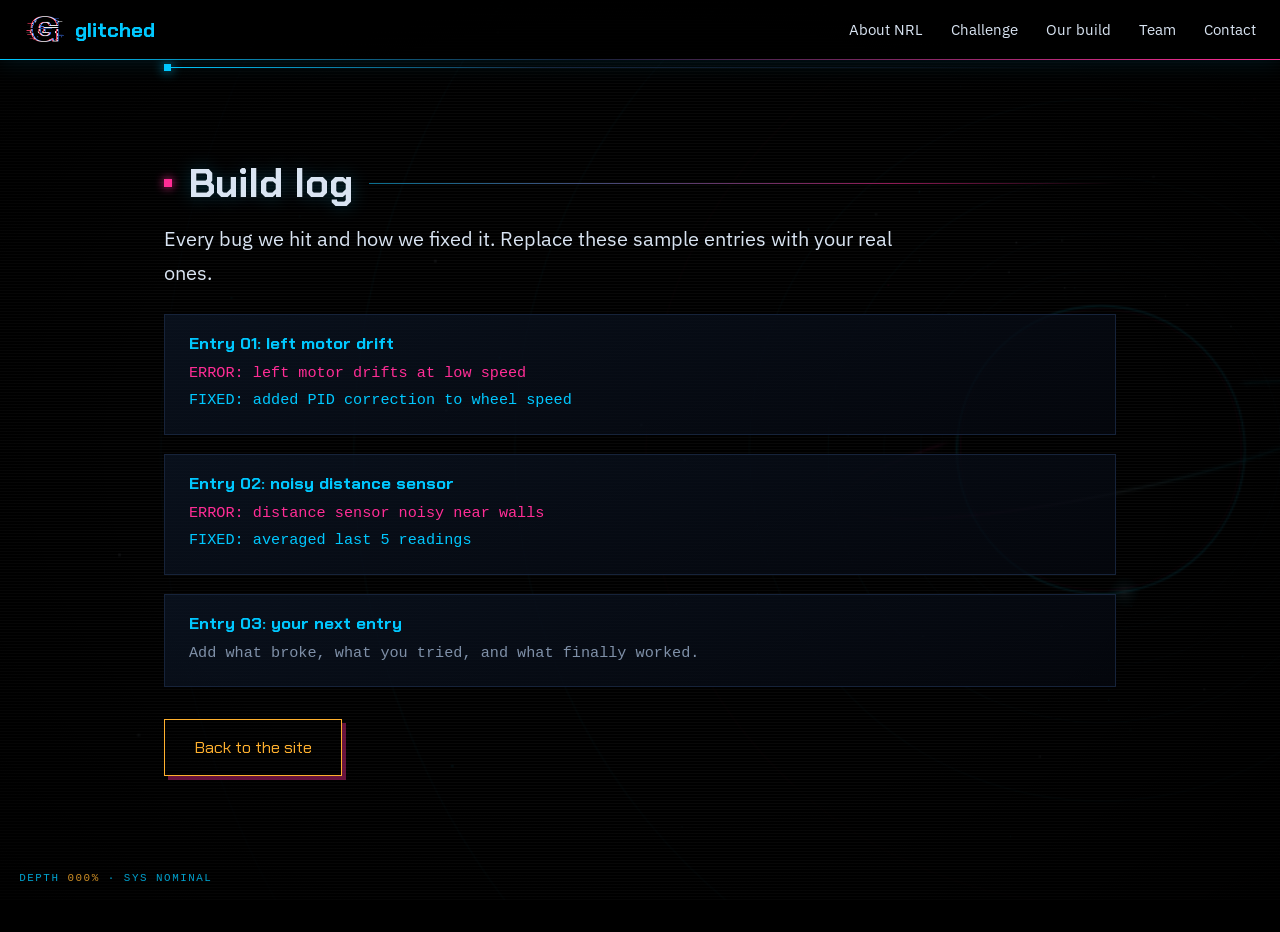
==== build-log.html @ 60941307 "initial commit" ====
<!DOCTYPE html>
<html lang="en">
<head>
  <meta charset="UTF-8">
  <meta name="viewport" content="width=device-width, initial-scale=1">
  <title>Build log | glitched</title>
  <link rel="preconnect" href="https://fonts.googleapis.com">
  <link rel="preconnect" href="https://fonts.gstatic.com" crossorigin>
  <link rel="preload" as="style" href="https://fonts.googleapis.com/css2?family=Chakra+Petch:wght@500;700&family=IBM+Plex+Sans:wght@400;500&display=swap" onload="this.onload=null;this.rel='stylesheet'">
  <noscript><link rel="stylesheet" href="https://fonts.googleapis.com/css2?family=Chakra+Petch:wght@500;700&family=IBM+Plex+Sans:wght@400;500&display=swap"></noscript>
  <link rel="stylesheet" href="css/style.css">
  <link rel="stylesheet" href="css/glitch.css">
  <link rel="stylesheet" href="css/decor.css">
  <link rel="stylesheet" href="css/slides.css">
  <link rel="stylesheet" href="css/bg.css">
  <link rel="stylesheet" href="css/team.css">
  <link rel="stylesheet" href="css/neon.css">
  <link rel="stylesheet" href="css/fpattern.css">
  <link rel="stylesheet" href="css/polish.css">
  <link rel="icon" href="images/logo.png">
  <style>html{scroll-snap-type:none}</style>
</head>
<body>
  <canvas id="bg" aria-hidden="true"></canvas>
  <header class="nav">
    <a class="brand" href="index.html#top"><img src="images/logo.png" alt=""><span class="logo glitch" data-text="glitched">glitched</span></a>
    <button class="menu-btn" aria-label="Toggle menu">Menu</button>
    <nav>
      <a href="index.html#about">About NRL</a>
      <a href="index.html#challenge">Challenge</a>
      <a href="index.html#build">Our build</a>
      <a href="index.html#team">Team</a>
      <a href="index.html#contact">Contact</a>
    </nav>
  </header>
  <main id="top">
    <section class="wrap" style="padding-top:8rem;min-height:100vh">
      <h2>Build log</h2>
      <p class="lead">Every bug we hit and how we fixed it. Replace these sample entries with your real ones.</p>
      <div class="log-list">
        <div class="log-entry"><h3>Entry 01: left motor drift</h3><p class="err">ERROR: left motor drifts at low speed</p><p class="ok">FIXED: added PID correction to wheel speed</p></div>
        <div class="log-entry"><h3>Entry 02: noisy distance sensor</h3><p class="err">ERROR: distance sensor noisy near walls</p><p class="ok">FIXED: averaged last 5 readings</p></div>
        <div class="log-entry"><h3>Entry 03: your next entry</h3><p class="dim">Add what broke, what you tried, and what finally worked.</p></div>
      </div>
      <a class="btn back" href="index.html#build">Back to the site</a>
    </section>
  </main>
  <script src="js/fx.js"></script>
  <script src="js/bg.js"></script>
  <script src="js/ambient.js"></script>
  <script>
    const nav=document.querySelector("nav");
    document.querySelector(".menu-btn").addEventListener("click",()=>nav.classList.toggle("open"));
  </script>
  <script src="js/polish.js"></script>
</body>
</html>
---- css/style.css ----
:root{
  --bg:#05070d; --panel:#0b1019; --line:#16233a;
  --blue:#00c8ff; --blue-dim:#0a6f8f; --text:#d9e4f2; --muted:#7f90a8;
  --head:'Chakra Petch',sans-serif; --body:'IBM Plex Sans',system-ui,sans-serif;
}
*{box-sizing:border-box;margin:0}
html{scroll-behavior:smooth;scroll-padding-top:72px}
body{background:var(--bg);color:var(--text);font:400 1.05rem/1.7 var(--body);
  background-image:repeating-linear-gradient(0deg,rgba(255,255,255,.015) 0 1px,transparent 1px 3px)}
h1,h2,h3{font-family:var(--head);line-height:1.15}
h2{font-size:clamp(1.8rem,4vw,2.5rem);margin-bottom:1rem}
h3{font-size:1.2rem;margin-bottom:.4rem}
p{max-width:68ch;margin-bottom:1rem}
.wrap{max-width:1000px;margin:0 auto;padding:5rem 1.5rem 1rem}
.dim,.sub{color:var(--muted)}
.lead{font-size:1.25rem}

.nav{position:fixed;inset:0 0 auto 0;z-index:10;display:flex;justify-content:space-between;align-items:center;
  padding:.9rem 1.5rem;background:rgba(5,7,13,.85);backdrop-filter:blur(8px);border-bottom:1px solid var(--line)}
.logo{font:700 1.3rem var(--head);color:var(--blue);text-decoration:none}
nav a{color:var(--text);text-decoration:none;margin-left:1.5rem;font-size:.95rem}
nav a:hover{color:var(--blue)}
.menu-btn{display:none;background:none;border:1px solid var(--line);color:var(--text);padding:.4rem .8rem;font:inherit}

.hero{min-height:100vh;display:flex;flex-direction:column;justify-content:center;align-items:flex-start;
  padding:6rem 1.5rem 3rem;max-width:1000px;margin:0 auto}
.big{font-size:clamp(3.5rem,14vw,9rem);color:var(--blue);margin-bottom:1rem}
.boot{font:500 1.2rem var(--head);color:var(--blue)}
.cursor{animation:blink 1s steps(1) infinite}
.sub{margin:1rem 0 2rem}
.btn{display:inline-block;padding:.8rem 1.8rem;border:1px solid var(--blue);color:var(--blue);text-decoration:none;font-family:var(--head);transition:.2s}
.btn:hover{background:var(--blue);color:var(--bg);box-shadow:0 0 24px rgba(0,200,255,.5)}

.steps{list-style:none;padding:0;display:grid;grid-template-columns:repeat(3,1fr);gap:1.5rem;margin-top:2rem;counter-reset:s}
.steps li{padding:1.4rem;border-left:2px solid var(--blue);background:var(--panel);counter-increment:s}
.steps h3::before{content:counter(s) ". ";color:var(--blue)}
.steps p{color:var(--muted);margin:0}

.terminal{background:var(--panel);border:1px solid var(--line);padding:1.2rem 1.5rem;font:.95rem/1.8 ui-monospace,Consolas,monospace}
.terminal p{margin:0}
.err{color:#ff5c7a}.ok{color:var(--blue)}

.grid{display:grid;grid-template-columns:repeat(auto-fill,minmax(210px,1fr));gap:1.4rem}
.card{background:var(--panel);border:1px solid var(--line);padding:1.2rem;transition:.2s}
.card:hover{border-color:var(--blue);transform:translateY(-3px);box-shadow:0 0 22px rgba(0,200,255,.15)}
.avatar{aspect-ratio:1;display:grid;place-items:center;background:#0f1a2b;margin-bottom:1rem;overflow:hidden;
  font:700 2.4rem var(--head);color:var(--blue)}
.avatar img{width:100%;height:100%;object-fit:cover}
.card .role{color:var(--blue);font-size:.9rem;margin-bottom:.4rem}
.card p{font-size:.95rem;color:var(--muted);margin:0}
.mentor{display:grid;grid-template-columns:240px 1fr;gap:2rem;align-items:center;margin-bottom:2rem;padding:1.6rem;
  border:1px solid var(--blue);background:var(--panel);box-shadow:0 0 30px rgba(0,200,255,.12)}
.mentor .avatar{margin:0}
.mentor p{margin:0 0 .6rem}

footer{margin-top:5rem;padding:4rem 1.5rem;text-align:center;border-top:1px solid var(--line)}
footer p{margin:0 auto .6rem}
footer h2{color:var(--blue)}

.reveal{opacity:0;transform:translateY(16px);transition:opacity .6s,transform .6s}
.reveal.show{opacity:1;transform:none}
:focus-visible{outline:2px solid var(--blue);outline-offset:3px}

@media(max-width:760px){
  .menu-btn{display:block}
  nav{display:none;position:absolute;top:100%;left:0;right:0;background:var(--bg);padding:1rem 1.5rem;border-bottom:1px solid var(--line)}
  nav.open{display:flex;flex-direction:column}
  nav a{margin:.5rem 0}
  .steps,.mentor{grid-template-columns:1fr}
}
@media(prefers-reduced-motion:reduce){*{animation:none!important;transition:none!important}.reveal{opacity:1;transform:none}}
---- css/glitch.css ----
/* Glitch effect: copy of the text sits behind, tinted and shifted, and jitters. */
.glitch{position:relative;display:inline-block}
.glitch::before,.glitch::after{content:attr(data-text);position:absolute;inset:0;overflow:hidden}
.glitch::before,.glitch::after{clip-path:inset(0 0 100% 0)}
.glitch::before{color:#ff2d95;transform:translate(-2px,0)}
.glitch::after{color:#00fff0;transform:translate(2px,0)}
/* The glitch only plays in short bursts (js/main.js toggles body.g-on every few seconds),
   so the browser is idle the rest of the time. */
body.g-on .glitch::before{animation:slice1 .5s steps(1)}
body.g-on .glitch::after{animation:slice2 .5s steps(1)}

@keyframes slice1{
  0%,100%{clip-path:inset(0 0 100% 0)}
  30%{clip-path:inset(10% 0 60% 0);transform:translate(-5px,0)}
  70%{clip-path:inset(55% 0 20% 0);transform:translate(4px,0)}
}
@keyframes slice2{
  0%,100%{clip-path:inset(0 0 100% 0)}
  35%{clip-path:inset(40% 0 35% 0);transform:translate(5px,0)}
  75%{clip-path:inset(75% 0 5% 0);transform:translate(-4px,0)}
}
@keyframes blink{50%{opacity:0}}
.card:hover .avatar{animation:shake .25s 2}
@keyframes shake{25%{transform:translateX(-3px)}75%{transform:translateX(3px)}}
---- css/decor.css ----
/* Dark neon-blue tech decoration for the sections */
body{background-color:var(--bg);background-attachment:fixed;background-size:auto,auto,48px 48px,48px 48px;
  background-image:
    radial-gradient(ellipse at 15% 0%,rgba(0,110,255,.14),transparent 50%),
    radial-gradient(ellipse at 90% 60%,rgba(0,200,255,.07),transparent 45%),
    linear-gradient(rgba(0,200,255,.035) 1px,transparent 1px),
    linear-gradient(90deg,rgba(0,200,255,.035) 1px,transparent 1px)}
.nav{box-shadow:0 1px 24px rgba(0,200,255,.12)}

/* Section divider: glowing line with a node */
.wrap{position:relative;margin-top:2rem}
.wrap::before{content:"";position:absolute;top:2.2rem;left:1.5rem;right:1.5rem;height:1px;
  background:linear-gradient(90deg,var(--blue),var(--line) 40%,transparent)}
.wrap::after{content:"";position:absolute;top:calc(2.2rem - 3px);left:1.5rem;width:7px;height:7px;background:var(--blue);box-shadow:0 0 12px var(--blue)}

/* Headings with a trailing circuit line */
.wrap h2{display:flex;align-items:center;gap:1rem;text-shadow:0 0 18px rgba(0,200,255,.25)}
.wrap h2::after{content:"";flex:1;height:1px;background:linear-gradient(90deg,var(--blue-dim),transparent)}

/* HUD corner brackets on panels */
.card,.mentor,.steps li,.terminal{position:relative;background:linear-gradient(160deg,#0c1626,#070b14)}
.card::before,.card::after,.mentor::before,.mentor::after,.steps li::before,.steps li::after,.terminal::before,.terminal::after{
  content:"";position:absolute;width:14px;height:14px;border:2px solid var(--blue);pointer-events:none;transition:.25s}
.card::before,.mentor::before,.steps li::before,.terminal::before{top:-1px;left:-1px;border-right:0;border-bottom:0}
.card::after,.mentor::after,.steps li::after,.terminal::after{bottom:-1px;right:-1px;border-left:0;border-top:0}
.card:hover::before,.card:hover::after,.mentor:hover::before,.mentor:hover::after{width:28px;height:28px;filter:drop-shadow(0 0 6px var(--blue))}
.steps li{border-left:1px solid var(--line)}

/* Photo frame: scanline + inner glow */
.avatar{position:relative;box-shadow:inset 0 0 30px rgba(0,200,255,.18)}
.avatar::after{content:"";position:absolute;inset:0;pointer-events:none;
  background:repeating-linear-gradient(0deg,rgba(0,200,255,.06) 0 1px,transparent 1px 4px)}

/* Terminal window bar */
.tbar{display:flex;gap:6px;align-items:center;margin:-1.2rem -1.5rem 1rem;padding:.6rem 1rem;
  border-bottom:1px solid var(--line);background:rgba(0,200,255,.05);color:var(--muted);font-size:.8rem}
.tbar i{width:8px;height:8px;border-radius:50%;background:var(--blue-dim)}
.tbar span{margin-left:.6rem}
.terminal{box-shadow:0 0 30px rgba(0,200,255,.08)}

footer{position:relative;background:linear-gradient(180deg,transparent,rgba(0,110,255,.08))}
footer::before{content:"";position:absolute;top:-1px;left:10%;right:10%;height:1px;
  background:linear-gradient(90deg,transparent,var(--blue),transparent);box-shadow:0 0 14px var(--blue)}
---- css/slides.css ----
/* Slide layout (free, continuous scrolling), watermark, featured logo, slide dots */
html{scroll-padding-top:0}
.slide{min-height:100vh;position:relative;overflow:hidden}
.wrap.slide{max-width:none;margin:0;display:flex;flex-direction:column;justify-content:center;
  padding:6rem max(1.5rem,calc((100% - 1000px)/2)) 3rem}
.wrap.slide::before,.wrap.slide::after{display:none}
.slide>*:not(.wm){position:relative;z-index:1}

/* Watermark: added by js/main.js to the content slides */
.wm{position:absolute;right:4%;bottom:7%;width:min(46vw,460px);opacity:.07;pointer-events:none;user-select:none;z-index:0}

/* Hero: text left, featured logo right */
.hero.slide{max-width:none;margin:0;display:grid;grid-template-columns:1.1fr .9fr;gap:2rem;align-items:center;
  padding:6rem max(1.5rem,calc((100% - 1100px)/2)) 4rem}
.hero-text{display:flex;flex-direction:column;align-items:flex-start}
.hero .big{font-size:clamp(3rem,9vw,6.5rem)}
.scroll-hint{position:absolute!important;bottom:1.4rem;left:50%;translate:-50% 0;font:.8rem var(--head);color:var(--muted);animation:bob 2s ease-in-out infinite}
.scroll-hint::after{content:"";display:block;width:8px;height:8px;margin:.4rem auto 0;border:solid var(--blue);border-width:0 2px 2px 0;transform:rotate(45deg)}
@keyframes bob{50%{translate:-50% 6px}}

/* Decorated logo: glow, dashed ring, spinning arc ring, floating logo */
.logo-hud{position:relative;width:min(100%,420px);aspect-ratio:1;display:grid;place-items:center;margin:0 auto}
.logo-hud img{width:68%;position:relative;z-index:2;filter:drop-shadow(0 0 22px rgba(0,140,255,.45));animation:float 5s ease-in-out infinite}
body.g-on .logo-hud img{animation:float 5s ease-in-out infinite,jitter .5s steps(1)}
.logo-hud::before,.logo-hud::after{content:"";position:absolute;border-radius:50%;pointer-events:none}
.logo-hud::before{inset:3%;border:1px dashed var(--blue-dim);animation:spin 40s linear infinite}
.logo-hud::after{inset:12%;border:2px solid transparent;border-top-color:var(--blue);border-bottom-color:var(--blue);animation:spin 12s linear infinite reverse}
.logo-hud .glow{position:absolute;inset:18%;border-radius:50%;background:radial-gradient(circle,rgba(0,110,255,.3),transparent 70%)}
.hud-tag{position:absolute;bottom:-.2rem;left:50%;translate:-50% 0;font:.75rem ui-monospace,Consolas,monospace;color:var(--blue-dim);white-space:nowrap}
.logo-hud.small{width:min(70vw,300px);margin-bottom:1.5rem}
@keyframes float{50%{transform:translateY(-8px)}}
@keyframes spin{to{transform:rotate(360deg)}}
@keyframes jitter{0%,92%,100%{translate:0 0}94%{translate:4px 0}96%{translate:-4px 1px}}

/* Nav brand + intro mark */
.brand{display:flex;align-items:center;gap:.6rem;text-decoration:none}
.brand img{height:30px}
.intro-mark{width:clamp(110px,22vw,190px);animation:logoIn 1.1s ease-out both;filter:drop-shadow(0 0 20px rgba(0,140,255,.5))}

/* Last slide */
footer.slide{margin:0;display:flex;flex-direction:column;justify-content:center;align-items:center;padding:5rem 1.5rem 3rem;border-top:0}

/* Slide dots */
.dots{position:fixed;right:.9rem;top:50%;transform:translateY(-50%);z-index:20;display:flex;flex-direction:column;gap:.9rem}
.dots button{width:10px;height:10px;padding:0;border:1px solid var(--blue);background:transparent;transform:rotate(45deg);cursor:pointer;transition:.2s}
.dots button.on{background:var(--blue);box-shadow:0 0 10px var(--blue)}

/* Compact team slide so it fits one screen */
.card .avatar{aspect-ratio:4/3;margin-bottom:.8rem}
@media(min-width:761px){.mentor{grid-template-columns:150px 1fr;padding:1.1rem;margin-bottom:1.2rem}.mentor .avatar{aspect-ratio:1}}
@media(max-width:760px){.hero.slide{grid-template-columns:1fr}.hero .logo-hud{order:-1;width:min(70vw,260px)}.dots{display:none}}
---- css/bg.css ----
/* Background layer: canvas is drawn by js/bg.js */
html,body{background:#000}
body{background-image:none!important;background-color:#000}
#bg{position:fixed;inset:0;width:100%;height:100%;z-index:0;pointer-events:none}
/* faint horizontal scanlines + vignette over the canvas */
body::before{content:"";position:fixed;inset:0;z-index:1;pointer-events:none;
  background:
    radial-gradient(ellipse at center,transparent 55%,rgba(0,0,0,.65) 100%),
    repeating-linear-gradient(0deg,rgba(255,255,255,.03) 0 1px,transparent 1px 3px)}
main,footer{position:relative;z-index:2}
/* nav and dots must sit ABOVE the page content, otherwise the content swallows their clicks */
.nav{position:fixed;z-index:50;background:rgba(0,0,0,.55)}
.dots{position:fixed;z-index:40}
.wm{display:none}
/* let the background show through the panels */
.card,.mentor,.steps li,.terminal{background:linear-gradient(160deg,rgba(12,22,38,.72),rgba(5,8,16,.72))!important}
/* hero logo sits at the end of the tunnel; drop its extra rings so they don't fight the particles */
.logo-hud::before,.logo-hud::after{display:none}
.logo-hud .glow{display:none}
.hero .big{text-shadow:0 0 40px rgba(0,200,255,.25)}
/* secondary page */
.page-hero{min-height:60vh}
.log-list{display:grid;gap:1.2rem;margin-top:1.5rem}
.log-entry{padding:1.2rem 1.5rem;border:1px solid var(--line);position:relative;
  background:linear-gradient(160deg,rgba(12,22,38,.72),rgba(5,8,16,.72));font:.95rem/1.8 ui-monospace,Consolas,monospace}
.log-entry h3{font-family:var(--head);font-size:1.05rem;color:var(--blue);margin-bottom:.4rem}
.log-entry p{margin:0;max-width:none}
.back{display:inline-block;margin-top:2rem;align-self:flex-start}
@media(max-width:760px){.mentor .avatar{aspect-ratio:16/7}}

/* smooth scrolling: no live blur filters over the animated canvas, GPU-friendly layers */
.nav{backdrop-filter:none!important;-webkit-backdrop-filter:none!important;background:rgba(0,0,0,.84)!important}
#bg{transform:translateZ(0)}

/* looping animations rest while off-screen (toggled by js/fx.js) */
.logo-hud.paused img,.scroll-hint.paused,.boot.paused .cursor{animation-play-state:paused}
/* the scroll hint arrow stays still: one less constant animation */
.scroll-hint{animation:none!important}
---- css/team.css ----
/* Team: vertical strips + member page. Neon pink accents live here too. */

/* ---- team grid: broad cards (4 x 2), every member visible at once ---- */
#team.wrap.slide{padding-left:max(1.5rem,calc((100% - 1240px)/2));padding-right:max(1.5rem,calc((100% - 1240px)/2))}
.strips{display:grid;grid-template-columns:repeat(4,1fr);gap:1.1rem;margin-top:.2rem}
.strip{contain:layout paint;position:relative;display:flex;flex-direction:column;overflow:hidden;color:var(--text);text-decoration:none;
  padding:1rem;border:1px solid var(--line);background:linear-gradient(160deg,rgba(12,22,38,.72),rgba(5,8,16,.72));
  transition:transform .25s,border-color .25s,box-shadow .25s}
.strip::before{content:"";position:absolute;left:-1px;top:0;bottom:0;width:2px;
  background:linear-gradient(180deg,var(--blue),transparent 55%,var(--pink));opacity:.45;transition:opacity .3s,box-shadow .3s}
.strip:hover,.strip:focus-visible{transform:translateY(-3px);border-color:var(--pink);box-shadow:0 0 22px rgba(255,45,149,.16)}
.strip:hover::before{opacity:1;box-shadow:0 0 14px rgba(255,45,149,.55)}
.strip .idx{position:absolute;top:.9rem;right:1rem;z-index:2;font:500 .8rem ui-monospace,Consolas,monospace;color:var(--pink);letter-spacing:.1em}
.strip .vtext{display:none}
.strip .full{position:static;display:flex;flex-direction:column;opacity:1;transform:none;pointer-events:auto;padding:0}
.strip .full .avatar{aspect-ratio:16/9;width:100%;max-height:none;margin-bottom:.8rem}
.strip .full h3{font-size:1.1rem;margin-bottom:.1rem}
.strip .role{color:var(--blue);font-size:.88rem;margin-bottom:.3rem}
.strip .bio{font-size:.88rem;color:var(--muted);margin:0 0 .5rem}
.go{font:500 .8rem var(--head);letter-spacing:.1em;color:var(--pink);text-transform:uppercase}

/* mentor card is a link now */
a.mentor{color:var(--text);text-decoration:none;transition:border-color .25s,box-shadow .25s}
a.mentor:hover{border-color:var(--pink);box-shadow:0 0 30px rgba(255,45,149,.18)}
a.mentor .go{display:inline-block;margin-top:.2rem}

/* tablets / phones */
@media(max-width:980px){.strips{grid-template-columns:repeat(2,1fr)}}
@media(max-width:520px){.strips{grid-template-columns:1fr}.strip .full .avatar{aspect-ratio:16/7}}

/* ---- member page ---- */
.member-page{max-width:1100px;margin:0 auto;padding:7rem 1.5rem 4rem;position:relative;z-index:2}
.back-link{display:inline-block;margin-bottom:1.6rem;font:500 .85rem var(--head);letter-spacing:.1em;text-transform:uppercase;color:var(--blue);text-decoration:none}
.back-link:hover{color:var(--pink)}
.m-hero{display:grid;grid-template-columns:minmax(220px,340px) 1fr;gap:2.4rem;align-items:center;margin-bottom:2.4rem}
.m-photo{position:relative;padding:.6rem;border:1px solid var(--line);background:rgba(7,11,20,.6)}
.m-photo .avatar{aspect-ratio:1;margin:0;font-size:5rem}
.m-photo::before,.m-photo::after{content:"";position:absolute;width:18px;height:18px;border:2px solid var(--blue)}
.m-photo::before{top:-1px;left:-1px;border-right:0;border-bottom:0}
.m-photo::after{bottom:-1px;right:-1px;border-left:0;border-top:0;border-color:var(--pink)}
.m-num{font:700 clamp(3rem,9vw,6rem) var(--head);line-height:1;color:transparent;-webkit-text-stroke:1px var(--pink);opacity:.85}
.m-info h1{font-size:clamp(2rem,5vw,3.4rem);margin:.2rem 0 .4rem}
.m-role{display:inline-block;font:500 .9rem var(--head);letter-spacing:.12em;text-transform:uppercase;color:var(--blue);
  border:1px solid var(--blue);padding:.25rem .7rem;margin-bottom:1rem}
.m-bio{color:var(--text);font-size:1.1rem}
.m-grid{display:grid;grid-template-columns:1.4fr 1fr;gap:1.4rem;margin-bottom:2.4rem}
.m-card{position:relative;padding:1.4rem 1.5rem;border:1px solid var(--line);background:linear-gradient(160deg,rgba(12,22,38,.72),rgba(5,8,16,.72))}
.m-card::before,.m-card::after{content:"";position:absolute;width:14px;height:14px;border:2px solid var(--blue);pointer-events:none}
.m-card::before{top:-1px;left:-1px;border-right:0;border-bottom:0}
.m-card::after{bottom:-1px;right:-1px;border-left:0;border-top:0;border-color:var(--pink)}
.m-card h2{font-size:1.1rem;margin:0 0 .8rem;display:flex;align-items:center;gap:.6rem;text-shadow:none;letter-spacing:.06em;text-transform:uppercase}
.m-card h2::before{content:"";width:7px;height:7px;background:var(--pink);box-shadow:0 0 10px var(--pink)}
.m-card h2::after{display:none}
.m-card p{margin:0;color:var(--muted);max-width:none}
.m-card.wide{grid-column:1/-1}
.m-card .ph{color:var(--muted);font-style:italic;opacity:.75}
.chips{display:flex;flex-wrap:wrap;gap:.5rem}
.chip{padding:.25rem .7rem;border:1px solid var(--line);font:500 .85rem ui-monospace,Consolas,monospace;color:var(--text)}
.chip:nth-child(3n){border-color:rgba(255,45,149,.5)}
.m-list{list-style:none;padding:0;margin:0;display:grid;gap:.6rem}
.m-list li{position:relative;padding-left:1.2rem;color:var(--muted)}
.m-list li::before{content:"";position:absolute;left:0;top:.7em;width:6px;height:6px;background:var(--blue)}
.m-list a{color:var(--blue);text-decoration:none}
.m-list a:hover{color:var(--pink)}
.m-nav{display:flex;justify-content:space-between;gap:1rem;border-top:1px solid var(--line);padding-top:1.4rem;flex-wrap:wrap}
.m-nav a{display:block;color:var(--text);text-decoration:none;font:500 .95rem var(--head);padding:.6rem 1rem;border:1px solid var(--line);transition:.2s}
.m-nav a small{display:block;color:var(--pink);font-size:.7rem;letter-spacing:.14em;text-transform:uppercase}
.m-nav a:hover{border-color:var(--pink);box-shadow:0 0 18px rgba(255,45,149,.2)}
.m-nav .mid{align-self:center;border:0;color:var(--blue)}
@media(max-width:760px){.m-hero,.m-grid{grid-template-columns:1fr}.m-photo{max-width:260px}}

/* full-width team layout (the slide is a flex column that left-aligns its children) */
#mentor,#members{width:100%}
.strip .full .avatar{aspect-ratio:2.6/1}
.strip{padding:.9rem 1rem}
@media(max-width:520px){.strip .full .avatar{aspect-ratio:16/6}}
---- css/neon.css ----
/* Neon pink accents, kept subtle: borders, nodes, small labels. Change --pink to retune the whole site. */
:root{--pink:#ff2d95;--pink-dim:#8f1a55}
::selection{background:var(--pink);color:#000}
:focus-visible{outline-color:var(--pink)}
html{scrollbar-color:var(--pink-dim) #05070d}

/* nav: cyan-to-pink underline */
.nav{border-bottom:1px solid transparent!important;border-image:linear-gradient(90deg,var(--blue),var(--line) 45%,var(--pink)) 1}
nav a:hover{color:var(--pink)}

/* section headings: pink node + cyan-to-pink rule */
.wrap h2::before{content:"";flex:none;width:8px;height:8px;background:var(--pink);box-shadow:0 0 10px var(--pink);order:-1}
.wrap h2::after{background:linear-gradient(90deg,var(--blue-dim),var(--pink-dim) 70%,transparent)!important}

/* panels: bottom-right corner bracket in pink */
.card::after,.mentor::after,.steps li::after,.terminal::after{border-color:var(--pink)!important}
.steps h3::before{color:var(--pink)}
.terminal .tbar i:first-child{background:var(--pink)}
.err{color:var(--pink)}
.cursor{color:var(--pink)}

/* buttons: pink offset shadow, fills cyan on hover as before */
.btn{box-shadow:4px 4px 0 rgba(255,45,149,.4)}
.btn:hover{box-shadow:0 0 24px rgba(0,200,255,.5),4px 4px 0 var(--pink)}

/* slide dots */
.dots button.on{background:var(--pink);border-color:var(--pink);box-shadow:0 0 10px var(--pink)}
.dots button:hover{border-color:var(--pink)}

/* hero + footer details */
.hud-tag{color:var(--pink-dim)}
footer::before{background:linear-gradient(90deg,transparent,var(--blue),var(--pink),transparent)!important;box-shadow:0 0 14px var(--pink)!important}
footer p:first-of-type{color:var(--text)}
.scroll-hint::after{border-color:var(--pink)}

/* glitch text uses the neon pink offset */
.glitch::before{color:var(--pink)!important}
---- css/fpattern.css ----
/* F-pattern layout + complementary palette (cyan <-> amber, pink as the neon accent).
   Hierarchy: eyebrow (tiny) > h2 (top bar) > lead (bold keywords) > left-aligned stem > secondary bar. */
:root{--amber:#ffb02e;--amber-dim:#8a5f12;--hi:#fff}
strong{color:var(--hi);font-weight:600}
.eyebrow{font:500 .78rem ui-monospace,Consolas,monospace;letter-spacing:.22em;text-transform:uppercase;color:var(--amber);margin:0 0 .5rem;opacity:.9}
.eyebrow::before{content:"";display:inline-block;width:22px;height:1px;background:var(--amber);vertical-align:middle;margin-right:.7rem}
.wrap.slide{align-items:flex-start}
.lead{font-size:1.25rem;max-width:62ch}
.lead.sm{font-size:1.1rem;margin-bottom:1rem}

/* About: the stem down the left edge */
.points{list-style:none;padding:0;margin:.8rem 0 2rem;width:100%;border-left:1px solid var(--line);
  background:linear-gradient(90deg,rgba(255,176,46,.06),transparent 40%)}
.points li{display:grid;grid-template-columns:3.6rem 12rem 1fr;align-items:baseline;gap:.5rem;padding:.7rem 0;position:relative}
.points li+li{border-top:1px dashed rgba(127,144,168,.18)}
.points li::before{content:"";position:absolute;left:-1px;top:0;bottom:0;width:2px;background:var(--amber);transform:scaleY(0);transform-origin:top;transition:transform .35s}
.points li:hover::before{transform:scaleY(1)}
.points .num{font:700 1.5rem var(--head);color:var(--amber);padding-left:1rem}
.points h3{margin:0;color:var(--hi);font-size:1.1rem}
.points p{margin:0;color:var(--muted);max-width:none;font-size:.98rem}

.h-sub{width:min(100%,640px);font-size:clamp(1.4rem,3vw,1.9rem)}
.stats{display:flex;gap:2.2rem;flex-wrap:wrap;margin:.2rem 0 1rem}
.stats div{display:flex;align-items:baseline;gap:.55rem}
.stats b{font:700 2.2rem var(--head);color:var(--amber);text-shadow:0 0 18px rgba(255,176,46,.35)}
.stats span{font-size:.85rem;color:var(--muted);text-transform:uppercase;letter-spacing:.08em}
.roles{list-style:none;padding:0;margin:0 0 .8rem;display:grid;grid-template-columns:repeat(auto-fit,minmax(150px,1fr));gap:.45rem 1.5rem;width:100%}
.roles li{font-size:.95rem;color:var(--muted);padding-left:1.1rem;position:relative}
.roles li::before{content:"";position:absolute;left:0;top:.62em;width:6px;height:6px;background:var(--pink);box-shadow:0 0 8px var(--pink)}
.roles strong{display:block;color:var(--hi)}
.closer{color:var(--text);border-left:2px solid var(--pink);padding-left:1rem;margin:.4rem 0 0}

/* Challenge: steps become a left-aligned stem with amber numerals */
.steps{grid-template-columns:1fr!important;gap:.9rem!important}
.steps li{padding:1rem 1.4rem!important}
.steps h3::before{color:var(--amber)!important;font-family:var(--head);margin-right:.2rem}
.steps h3{color:var(--hi)}
.steps p{max-width:none}
.back{border-color:var(--amber)!important;color:var(--amber)!important;box-shadow:4px 4px 0 rgba(255,45,149,.4)!important}
.back:hover{background:var(--amber)!important;color:#000!important}

/* section ping: the heading node flashes once when its slide first scrolls into view */
.slide.seen .wrap h2:first-of-type::before,.slide.seen>h2:first-of-type::before{animation:ping 1s ease-out 1}
@keyframes ping{0%{transform:scale(1)}30%{transform:scale(2.2);box-shadow:0 0 22px var(--pink)}100%{transform:scale(1)}}

/* ambient layer (js/ambient.js): drifting telemetry tags, a rare scan sweep, a depth readout */
#ambient{position:fixed;inset:0;z-index:1;pointer-events:none;overflow:hidden}
.amb-tag{position:absolute;font:.7rem ui-monospace,Consolas,monospace;letter-spacing:.08em;white-space:nowrap;opacity:0;
  animation:ambTag 7s ease-in-out forwards}
@keyframes ambTag{0%{opacity:0;transform:translateY(14px)}20%{opacity:.8}80%{opacity:.6}100%{opacity:0;transform:translateY(-26px)}}
.amb-sweep{position:absolute;top:0;bottom:0;left:0;width:2px;opacity:0;
  background:linear-gradient(180deg,transparent,rgba(0,200,255,.5),rgba(255,45,149,.4),transparent)}
.amb-sweep.go{animation:ambSweep 3.2s ease-in-out}
@keyframes ambSweep{0%{opacity:0;transform:translateX(-5vw)}15%{opacity:.35}85%{opacity:.35}100%{opacity:0;transform:translateX(105vw)}}
.amb-read{position:absolute;left:1.2rem;bottom:1rem;font:.68rem ui-monospace,Consolas,monospace;letter-spacing:.14em;color:var(--blue);opacity:.8}
.amb-read b{color:var(--amber);font-weight:500}
@media(max-width:760px){
  .points li{grid-template-columns:2.8rem 1fr;row-gap:0}
  .points li p{grid-column:2}
  .amb-read,.amb-tag{display:none}
}
@media(prefers-reduced-motion:reduce){#ambient{display:none}}

/* blueprint layer (js/circuit.js) sits behind the content of every slide */
.slide>.deco{position:absolute!important;inset:0;z-index:0!important;pointer-events:none;overflow:hidden;contain:strict}
.cpulse{opacity:0;stroke-dasharray:10 100;stroke-dashoffset:10}
.cpulse.go{animation:cpulse 2.4s linear 1}
@keyframes cpulse{0%{opacity:1;stroke-dashoffset:10}92%{opacity:1}100%{opacity:0;stroke-dashoffset:-100}}
@media(prefers-reduced-motion:reduce){.cpulse{display:none}}
---- css/polish.css ----
/* Polish layer (js/polish.js): scroll progress, cursor, scrollspy, staggered entrances, page wipe, marquee. */

/* scroll progress */
.progress{position:fixed;top:0;left:0;right:0;height:2px;z-index:60;transform:scaleX(0);transform-origin:left;pointer-events:none;
  background:linear-gradient(90deg,var(--blue),var(--pink),var(--amber));box-shadow:0 0 10px rgba(255,45,149,.6)}

/* nav: active section underlined */
nav a{position:relative}
nav a::after{content:"";position:absolute;left:0;right:0;bottom:-6px;height:2px;background:linear-gradient(90deg,var(--blue),var(--pink));
  transform:scaleX(0);transform-origin:left;transition:transform .3s}
nav a:hover::after,nav a.active::after{transform:scaleX(1)}
nav a.active{color:var(--hi)!important}
@media(max-width:760px){nav a::after{display:none}}

/* custom cursor (desktop only, enabled after first mouse move) */
.pj-cursor,.pj-cursor *{cursor:none!important}
.cur-dot,.cur-ring{position:fixed;left:0;top:0;pointer-events:none;z-index:10000;opacity:0;transition:opacity .25s}
.pj-cursor .cur-dot,.pj-cursor .cur-ring{opacity:1}
.cur-dot::before{content:"";display:block;width:6px;height:6px;margin:-3px 0 0 -3px;background:var(--pink);box-shadow:0 0 10px var(--pink)}
.cur-ring::before{content:"";display:block;width:34px;height:34px;margin:-17px 0 0 -17px;border:1px solid rgba(0,200,255,.7);border-radius:50%;
  transition:transform .25s cubic-bezier(.3,.7,.2,1),border-color .25s,background .25s}
.cur-ring.hot::before{transform:scale(1.7);border-color:var(--pink);background:rgba(255,45,149,.08)}
.cur-ring.down::before{transform:scale(.7)}
.cur-ring.hot.down::before{transform:scale(1.3)}

/* staggered entrances: JS adds .pj to <html> and .in to a slide when it scrolls into view */
@keyframes rise{from{opacity:0;transform:translateY(26px);filter:blur(6px)}to{opacity:1;transform:none;filter:none}}
@keyframes typeLine{from{clip-path:inset(0 100% 0 0)}to{clip-path:inset(0 0 0 0)}}
.pj .slide:not(.in) :is(.points li,.roles li,.stats div,.steps li,.strip){opacity:0}
.pj .slide.in :is(.points li,.roles li,.stats div,.steps li,.strip){animation:rise .8s cubic-bezier(.2,.7,.2,1) backwards;animation-delay:calc(var(--i,0)*90ms + .15s)}
.pj .slide:not(.in) .terminal p{clip-path:inset(0 100% 0 0)}
.pj .slide.in .terminal p{animation:typeLine .7s steps(34) backwards;animation-delay:calc(var(--i,0)*.65s + .4s)}
.pj .slide h2::after{transform-origin:left;transition:transform 1.1s cubic-bezier(.3,.7,.2,1) .25s}
.pj .slide:not(.in) h2::after{transform:scaleX(0)}
.pj .reveal{filter:blur(5px);transition:opacity .8s,transform .8s,filter .8s}
.pj .reveal.show{filter:none}

/* team cards: tilt + cursor spotlight */
.strip::after{content:"";position:absolute;inset:0;pointer-events:none;opacity:0;transition:opacity .3s;
  background:radial-gradient(260px circle at var(--mx,50%) var(--my,50%),rgba(255,45,149,.16),transparent 60%)}
.strip:hover::after{opacity:1}

/* hero parallax follows the pointer */
.logo-hud,.hero-text{transition:transform .45s cubic-bezier(.2,.7,.2,1)}

/* marquee band under the hero */
.marquee{position:relative;z-index:2;overflow:hidden;border-top:1px solid var(--line);border-bottom:1px solid var(--line);background:rgba(0,0,0,.6);padding:.75rem 0}
.mq-track{display:flex;align-items:center;width:max-content;animation:mq 34s linear infinite}
.mq-track.paused{animation-play-state:paused}
.mq-track span{font:700 1.15rem var(--head);letter-spacing:.32em;text-transform:uppercase;padding:0 1.6rem;color:transparent;-webkit-text-stroke:1px rgba(0,200,255,.6)}
.mq-track span:nth-of-type(3n){-webkit-text-stroke-color:rgba(255,45,149,.75)}
.mq-track span:nth-of-type(3n+2){color:rgba(217,228,242,.85);-webkit-text-stroke:0}
.mq-track i{color:var(--amber);font-style:normal;font-size:.9rem}
@keyframes mq{to{transform:translateX(-50%)}}

/* page transition wipe */
.wipe{position:fixed;inset:0;z-index:9000;pointer-events:none;transform:scaleX(0);transform-origin:left;
  background:linear-gradient(90deg,#000 0,#000 92%,var(--pink));transition:transform .45s cubic-bezier(.7,0,.2,1)}
.wipe.go{transform:scaleX(1)}
.wipe.cover{transform:scaleX(1);transform-origin:right;transition:none}
.wipe.cover.out{transform:scaleX(0);transition:transform .55s cubic-bezier(.7,0,.2,1)}

@media(prefers-reduced-motion:reduce){.mq-track{animation:none}.progress,.cur-dot,.cur-ring,.wipe{display:none}}

/* hero status readout */
.system-readout{display:flex;flex-wrap:wrap;gap:.5rem 1.4rem;margin:0 0 1.6rem;font:500 .72rem ui-monospace,Consolas,monospace;letter-spacing:.16em;color:#4fd8ff;text-shadow:0 0 6px #000,0 0 12px #000}
.system-readout span{display:inline-flex;align-items:center;gap:.5rem}
.system-readout i{width:7px;height:7px;border-radius:50%;background:var(--pink);box-shadow:0 0 10px var(--pink)}
body.g-on .system-readout i{opacity:.4}

/* footer contact line + copy button */
.contact-line{display:flex;flex-wrap:wrap;justify-content:center;align-items:center;gap:.3rem .5rem;max-width:none}
.contact-line a{color:var(--text);text-decoration:none;border-bottom:1px dashed var(--pink)}
.contact-line a:hover{color:var(--pink)}
.copy-email{font:500 .7rem ui-monospace,Consolas,monospace;letter-spacing:.14em;color:var(--amber);background:transparent;border:1px solid var(--amber-dim);padding:.15rem .55rem;cursor:pointer;transition:.2s}
.copy-email:hover{border-color:var(--amber);background:rgba(255,176,46,.1)}
.copy-email.done{color:#000;background:var(--amber);border-color:var(--amber)}
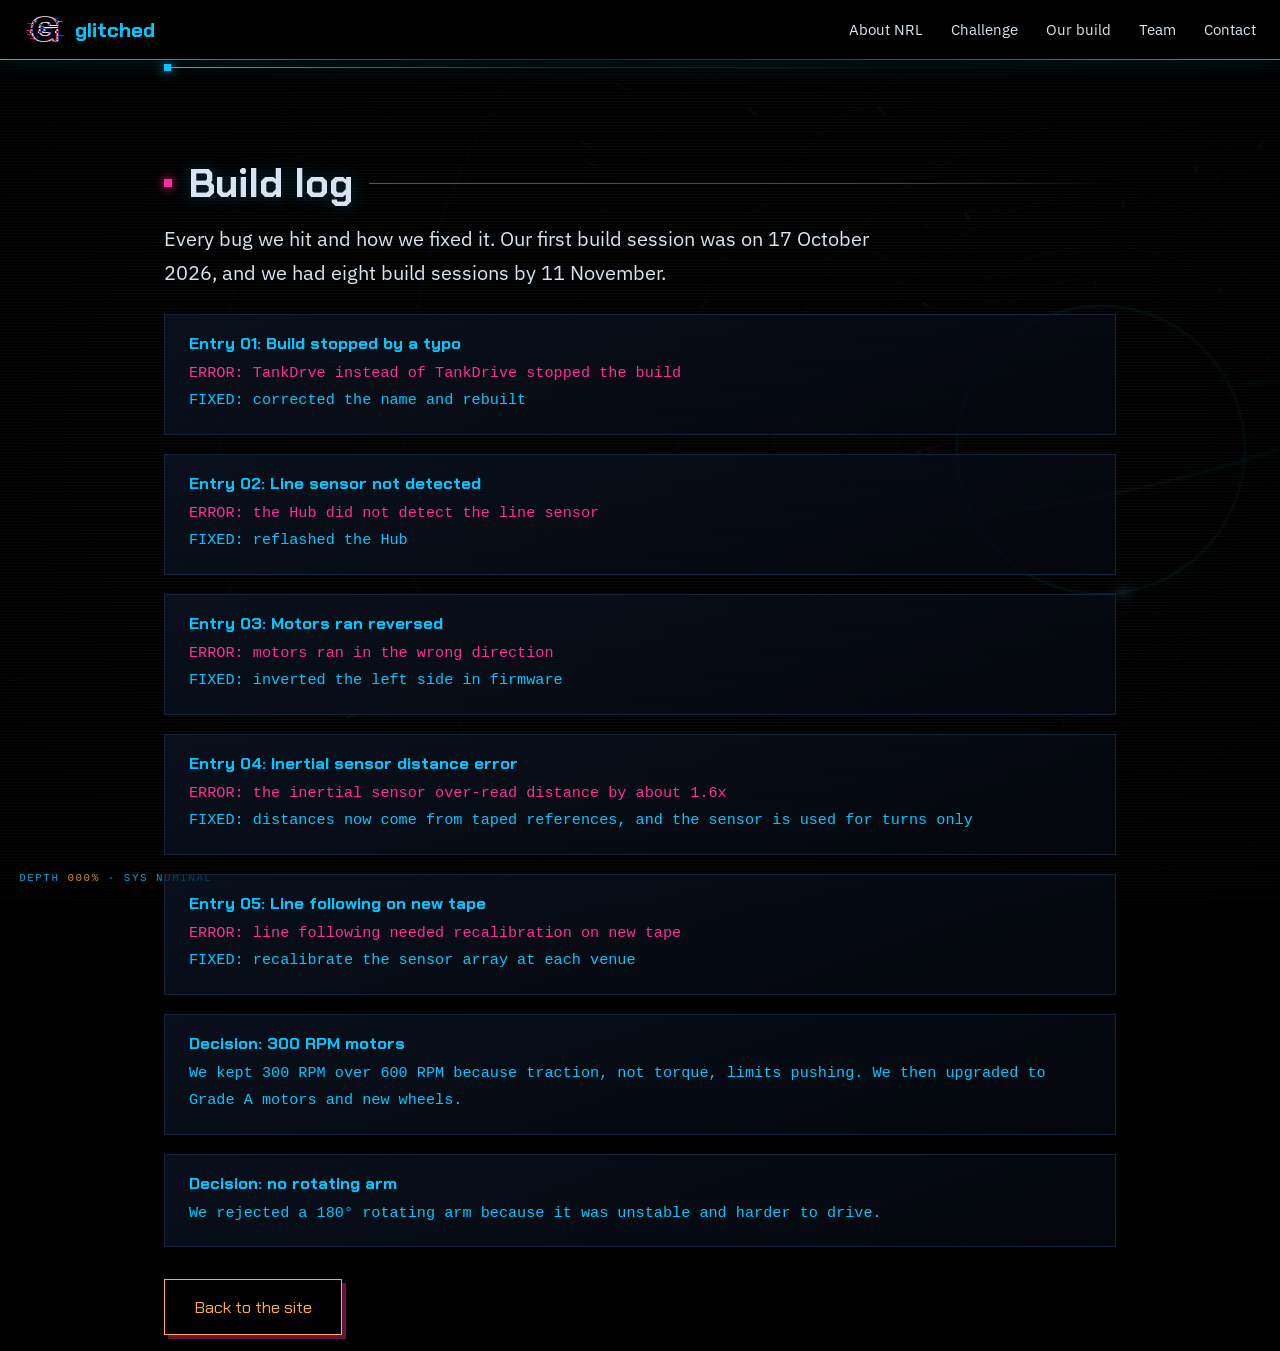
==== commit d96ecef6: "Team Member details" ====
--- a/build-log.html
+++ b/build-log.html
@@ -36,11 +36,15 @@
   <main id="top">
     <section class="wrap" style="padding-top:8rem;min-height:100vh">
       <h2>Build log</h2>
-      <p class="lead">Every bug we hit and how we fixed it. Replace these sample entries with your real ones.</p>
+      <p class="lead">Every bug we hit and how we fixed it. Our first build session was on 17 October 2026, and we had eight build sessions by 11 November.</p>
       <div class="log-list">
-        <div class="log-entry"><h3>Entry 01: left motor drift</h3><p class="err">ERROR: left motor drifts at low speed</p><p class="ok">FIXED: added PID correction to wheel speed</p></div>
-        <div class="log-entry"><h3>Entry 02: noisy distance sensor</h3><p class="err">ERROR: distance sensor noisy near walls</p><p class="ok">FIXED: averaged last 5 readings</p></div>
-        <div class="log-entry"><h3>Entry 03: your next entry</h3><p class="dim">Add what broke, what you tried, and what finally worked.</p></div>
+        <div class="log-entry"><h3>Entry 01: Build stopped by a typo</h3><p class="err">ERROR: <code>TankDrve</code> instead of <code>TankDrive</code> stopped the build</p><p class="ok">FIXED: corrected the name and rebuilt</p></div>
+        <div class="log-entry"><h3>Entry 02: Line sensor not detected</h3><p class="err">ERROR: the Hub did not detect the line sensor</p><p class="ok">FIXED: reflashed the Hub</p></div>
+        <div class="log-entry"><h3>Entry 03: Motors ran reversed</h3><p class="err">ERROR: motors ran in the wrong direction</p><p class="ok">FIXED: inverted the left side in firmware</p></div>
+        <div class="log-entry"><h3>Entry 04: Inertial sensor distance error</h3><p class="err">ERROR: the inertial sensor over-read distance by about 1.6x</p><p class="ok">FIXED: distances now come from taped references, and the sensor is used for turns only</p></div>
+        <div class="log-entry"><h3>Entry 05: Line following on new tape</h3><p class="err">ERROR: line following needed recalibration on new tape</p><p class="ok">FIXED: recalibrate the sensor array at each venue</p></div>
+        <div class="log-entry"><h3>Decision: 300 RPM motors</h3><p class="ok">We kept 300 RPM over 600 RPM because traction, not torque, limits pushing. We then upgraded to Grade A motors and new wheels.</p></div>
+        <div class="log-entry"><h3>Decision: no rotating arm</h3><p class="ok">We rejected a 180° rotating arm because it was unstable and harder to drive.</p></div>
       </div>
       <a class="btn back" href="index.html#build">Back to the site</a>
     </section>
@@ -54,4 +58,4 @@
   </script>
   <script src="js/polish.js"></script>
 </body>
-</html>
+</html>
--- a/css/team.css
+++ b/css/team.css
@@ -74,3 +74,17 @@
 .strip .full .avatar{aspect-ratio:2.6/1}
 .strip{padding:.9rem 1rem}
 @media(max-width:520px){.strip .full .avatar{aspect-ratio:16/6}}
+
+/* ---- alignment pass ---- */
+/* member page: name, role chip and bio each on their own line, left-aligned with the big number */
+.m-info{display:flex;flex-direction:column;align-items:flex-start}
+.m-info h1{margin:.3rem 0 .8rem}
+.m-role{max-width:100%;line-height:1.4;margin-bottom:1.1rem}
+.m-bio{max-width:52ch;margin:0}
+.m-num{margin-left:-.04em}
+/* team cards: equal-height rows, roles reserve two lines, "View profile" pinned to the bottom */
+.strip .full{flex:1}
+.strip .full h3{line-height:1.2}
+.strip .role{line-height:1.35;min-height:2.7em;display:flex;align-items:flex-start}
+.strip .bio{flex:1}
+.strip .go{margin-top:auto;padding-top:.2rem}
--- a/css/fpattern.css
+++ b/css/fpattern.css
@@ -24,7 +24,7 @@
 .stats div{display:flex;align-items:baseline;gap:.55rem}
 .stats b{font:700 2.2rem var(--head);color:var(--amber);text-shadow:0 0 18px rgba(255,176,46,.35)}
 .stats span{font-size:.85rem;color:var(--muted);text-transform:uppercase;letter-spacing:.08em}
-.roles{list-style:none;padding:0;margin:0 0 .8rem;display:grid;grid-template-columns:repeat(auto-fit,minmax(150px,1fr));gap:.45rem 1.5rem;width:100%}
+.roles{list-style:none;padding:0;margin:0 0 .8rem;display:grid;grid-template-columns:repeat(4,1fr);gap:.9rem 1.5rem;width:100%}
 .roles li{font-size:.95rem;color:var(--muted);padding-left:1.1rem;position:relative}
 .roles li::before{content:"";position:absolute;left:0;top:.62em;width:6px;height:6px;background:var(--pink);box-shadow:0 0 8px var(--pink)}
 .roles strong{display:block;color:var(--hi)}
@@ -62,8 +62,15 @@
 @media(prefers-reduced-motion:reduce){#ambient{display:none}}
 
 /* blueprint layer (js/circuit.js) sits behind the content of every slide */
-.slide>.deco{position:absolute!important;inset:0;z-index:0!important;pointer-events:none;overflow:hidden;contain:strict}
+/* --deco-opacity: how strong the background circuit lines are (0 = hidden, 1 = original). Lower it for subtler lines. */
+:root{--deco-opacity:.3}
+.slide>.deco{position:absolute!important;inset:0;z-index:0!important;pointer-events:none;overflow:hidden;contain:strict;opacity:var(--deco-opacity)}
 .cpulse{opacity:0;stroke-dasharray:10 100;stroke-dashoffset:10}
 .cpulse.go{animation:cpulse 2.4s linear 1}
 @keyframes cpulse{0%{opacity:1;stroke-dashoffset:10}92%{opacity:1}100%{opacity:0;stroke-dashoffset:-100}}
 @media(prefers-reduced-motion:reduce){.cpulse{display:none}}
+
+/* roles: 4 x 2 grid on desktop, fewer columns on small screens */
+.roles li{line-height:1.45}
+@media(max-width:820px){.roles{grid-template-columns:repeat(2,1fr)}}
+@media(max-width:480px){.roles{grid-template-columns:1fr}} 
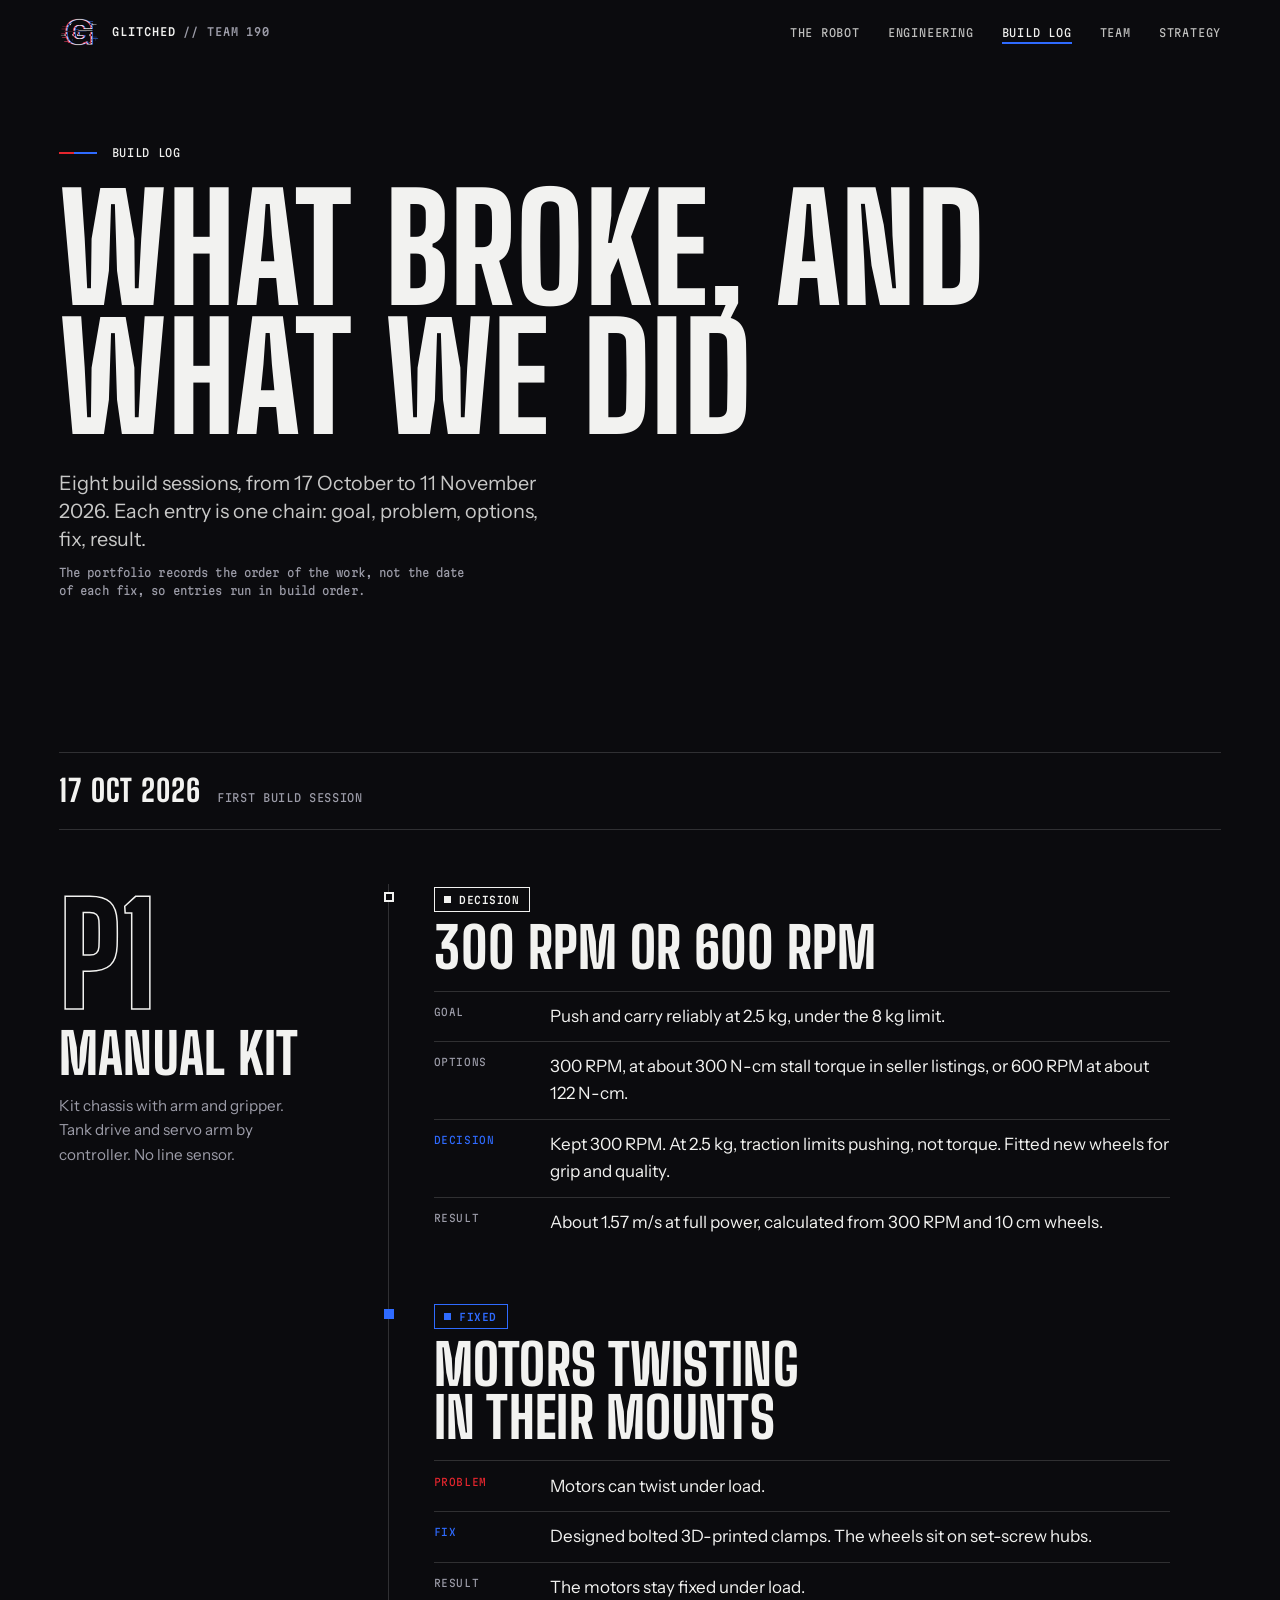
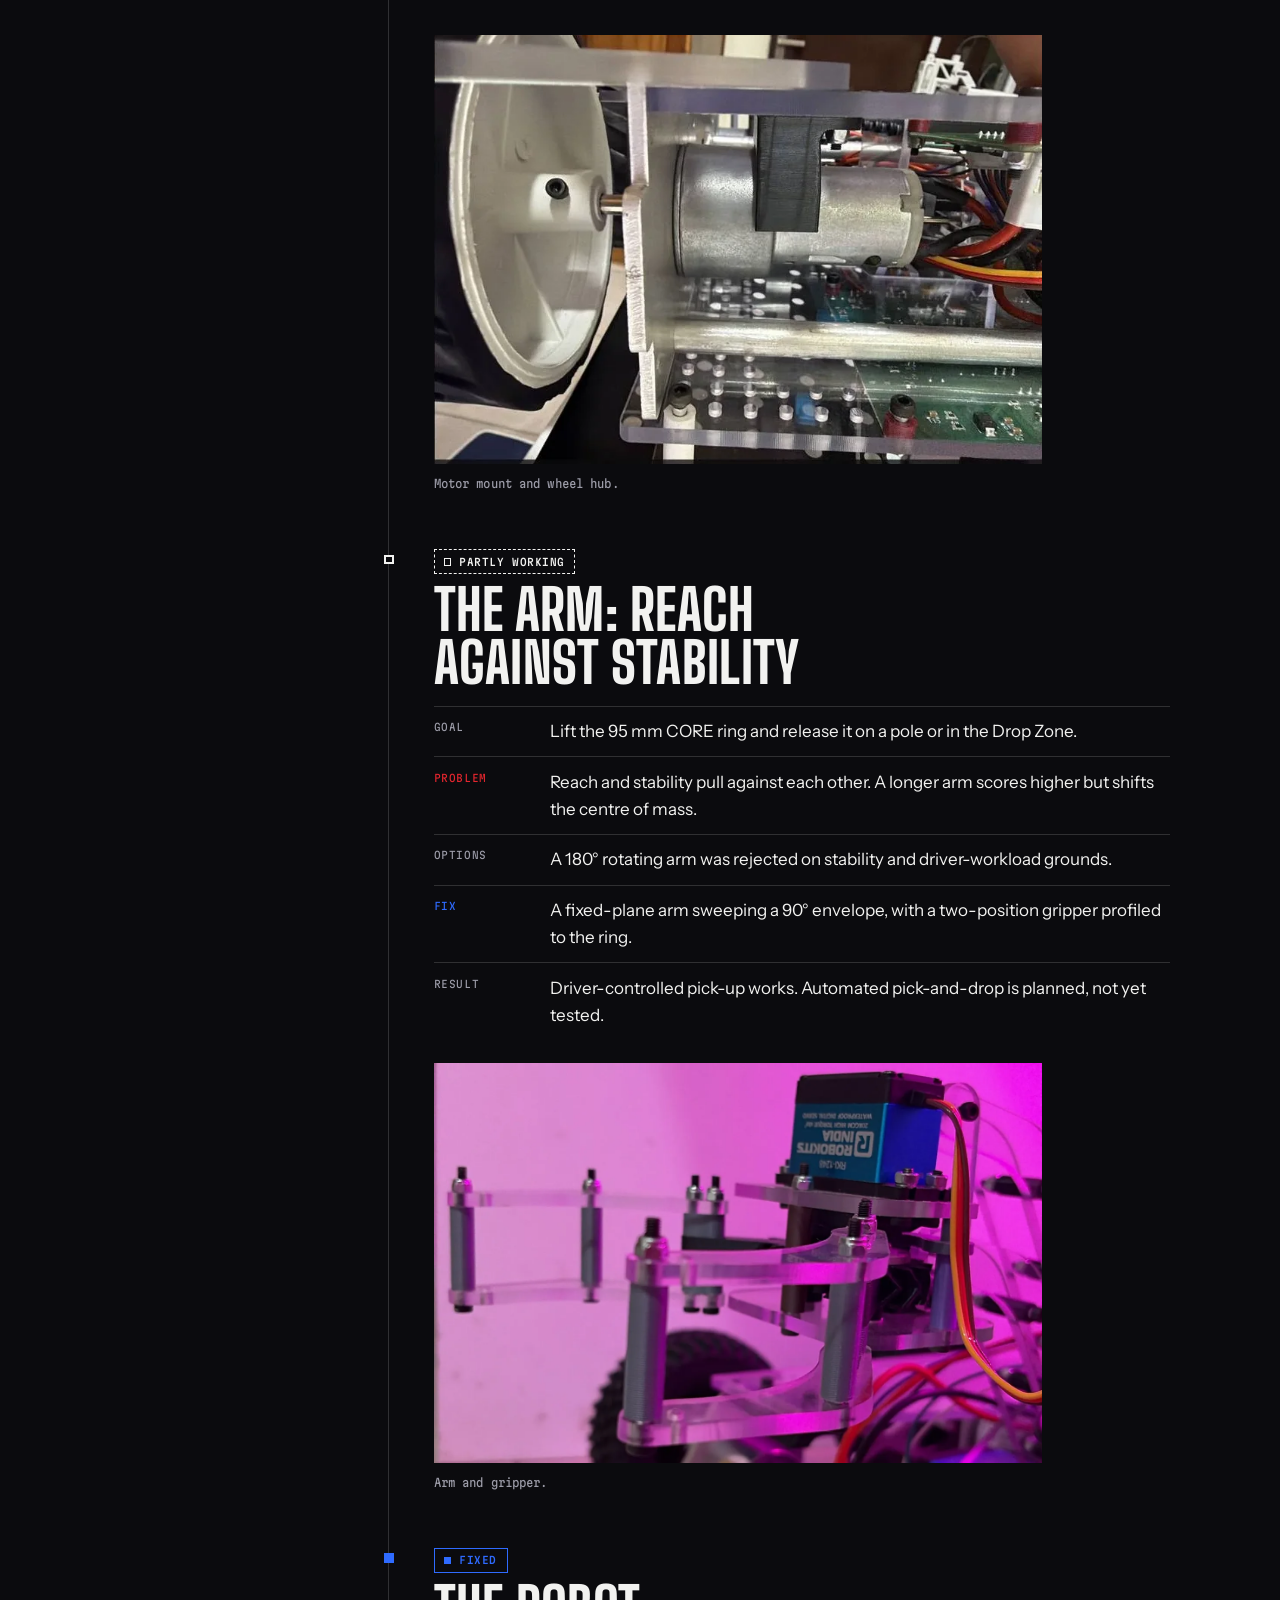
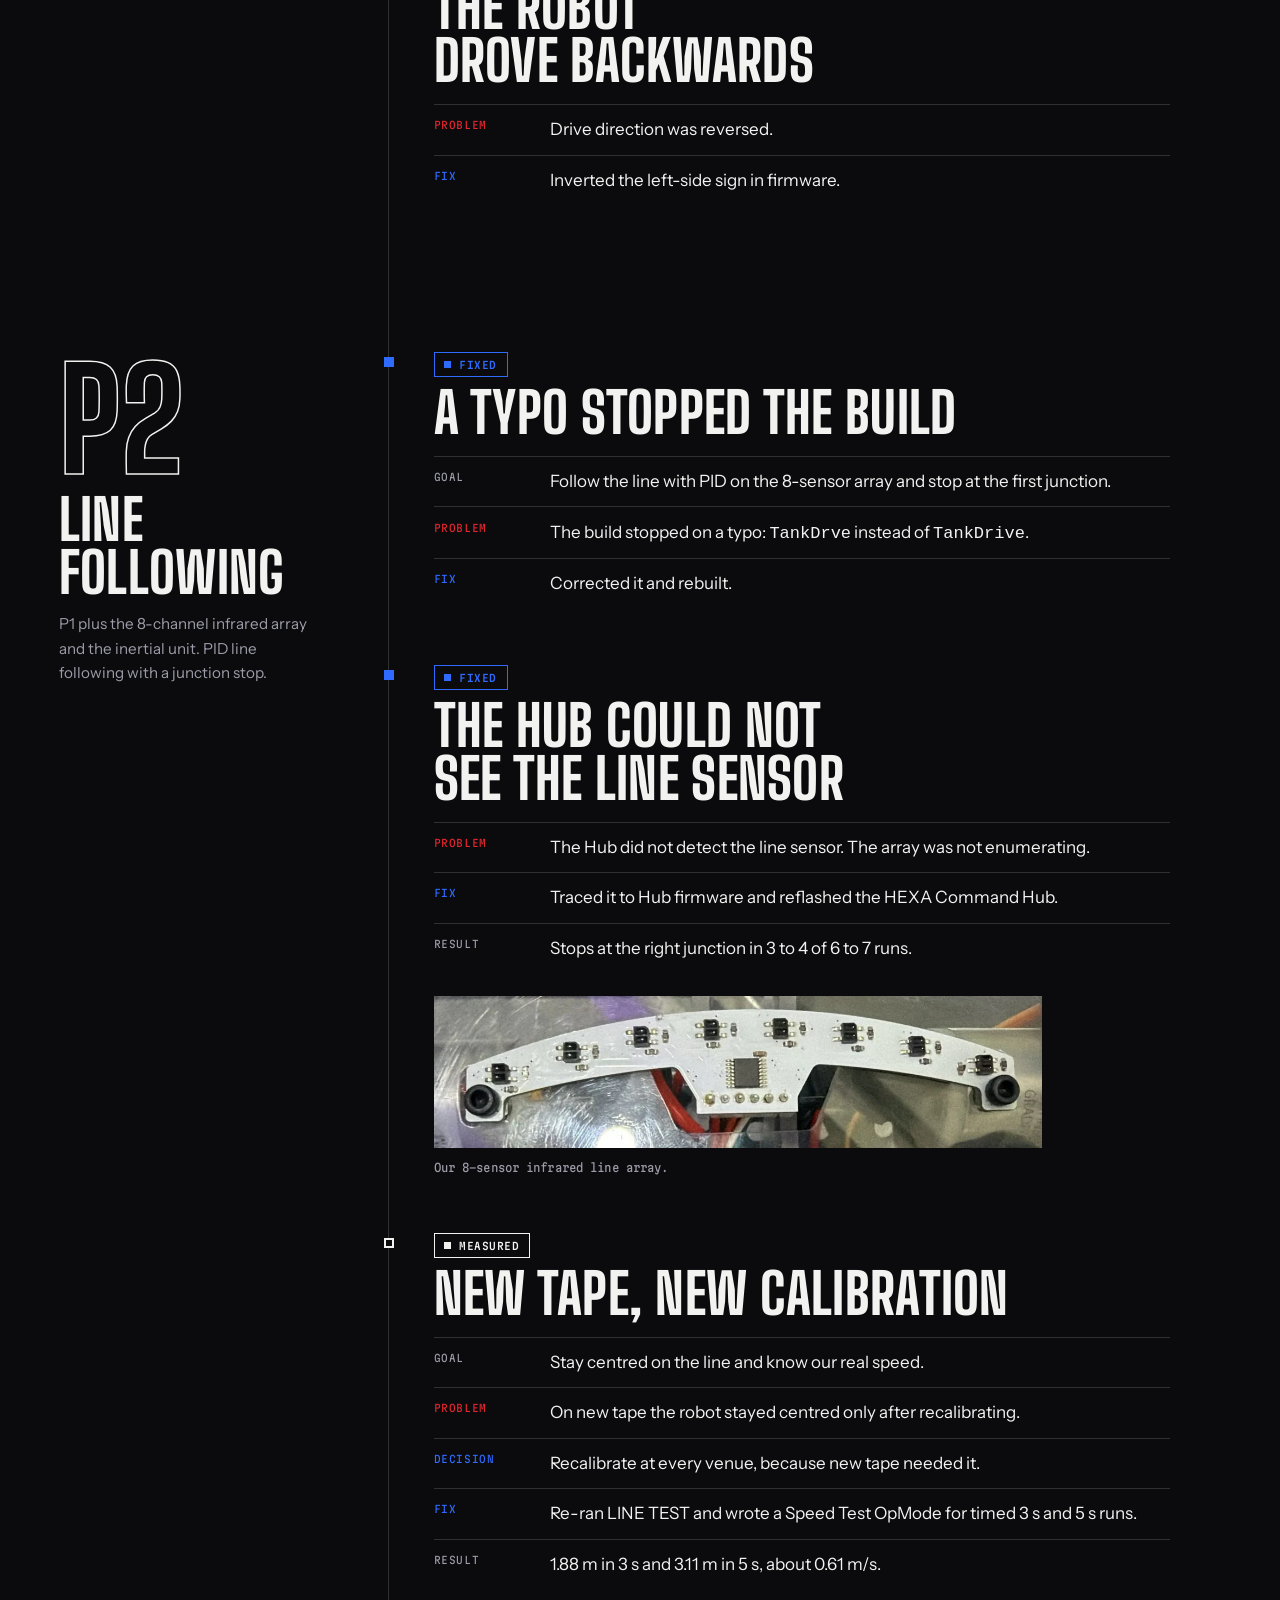
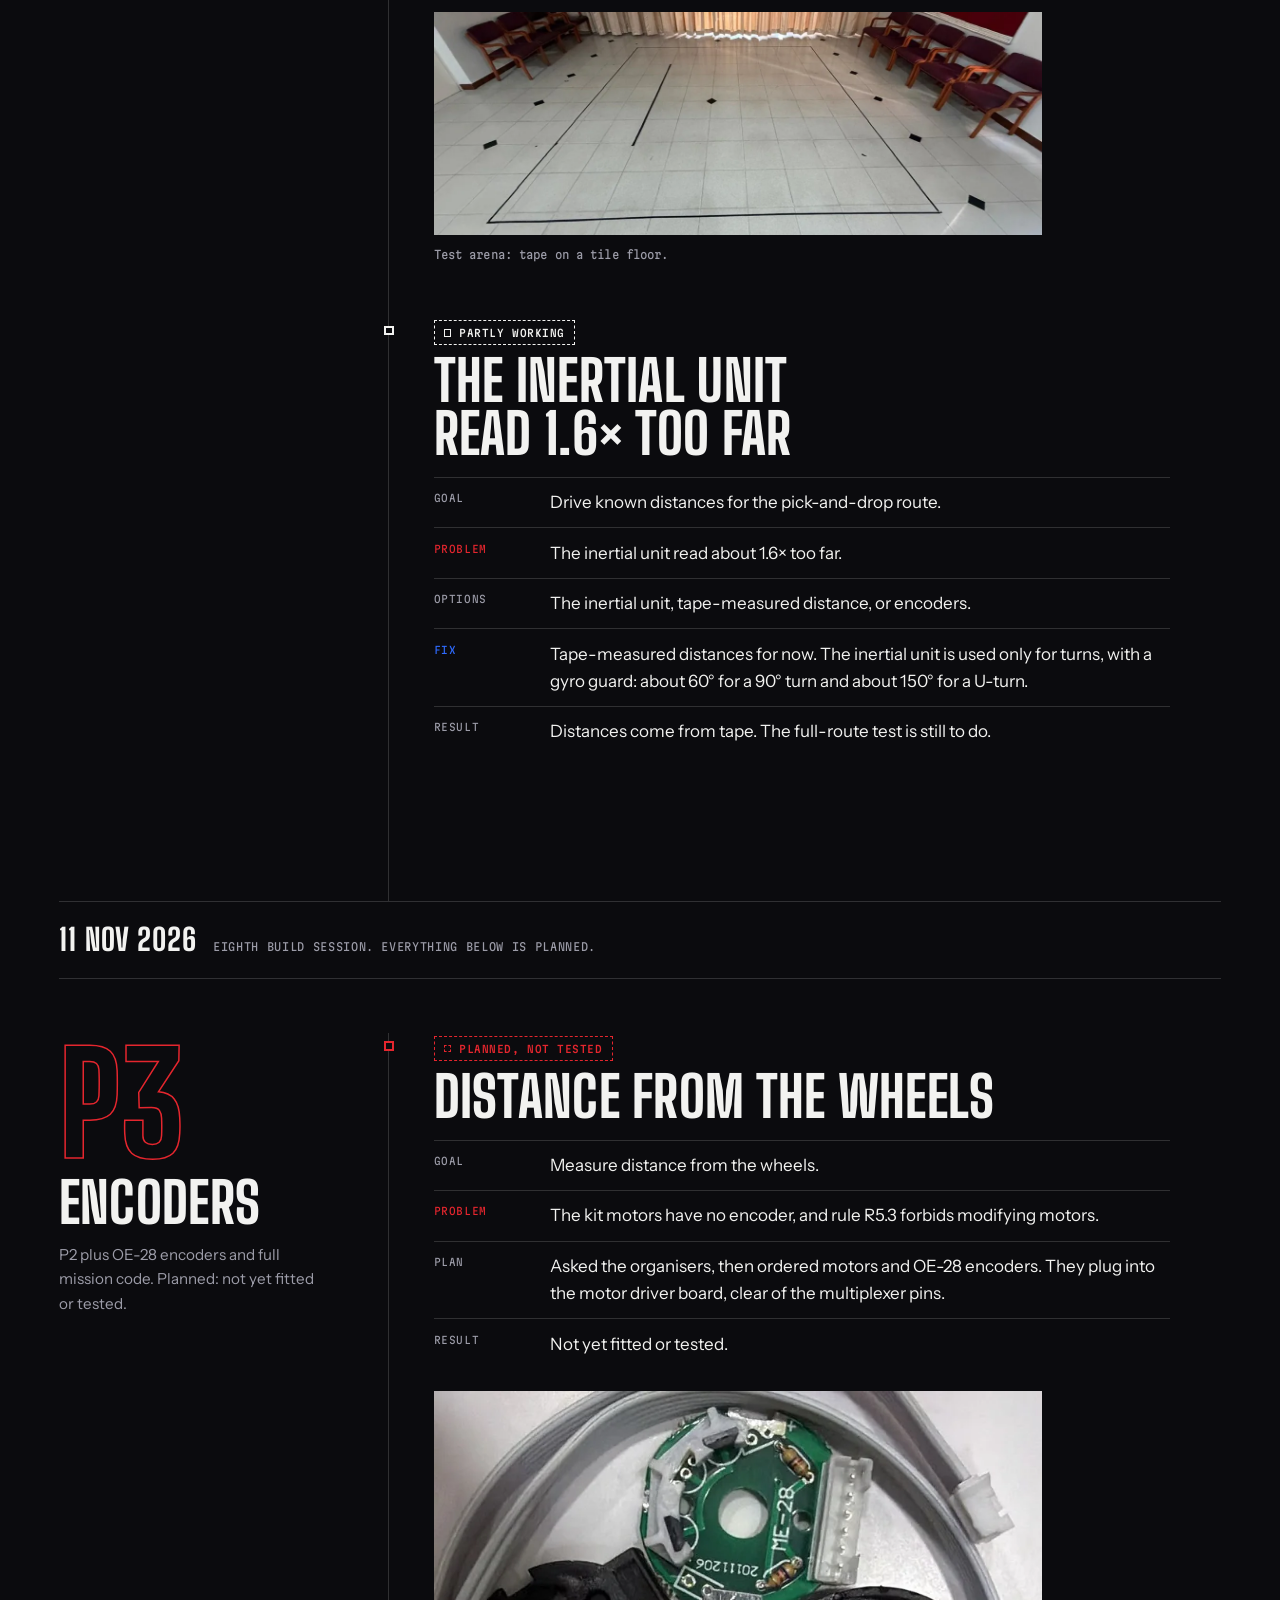
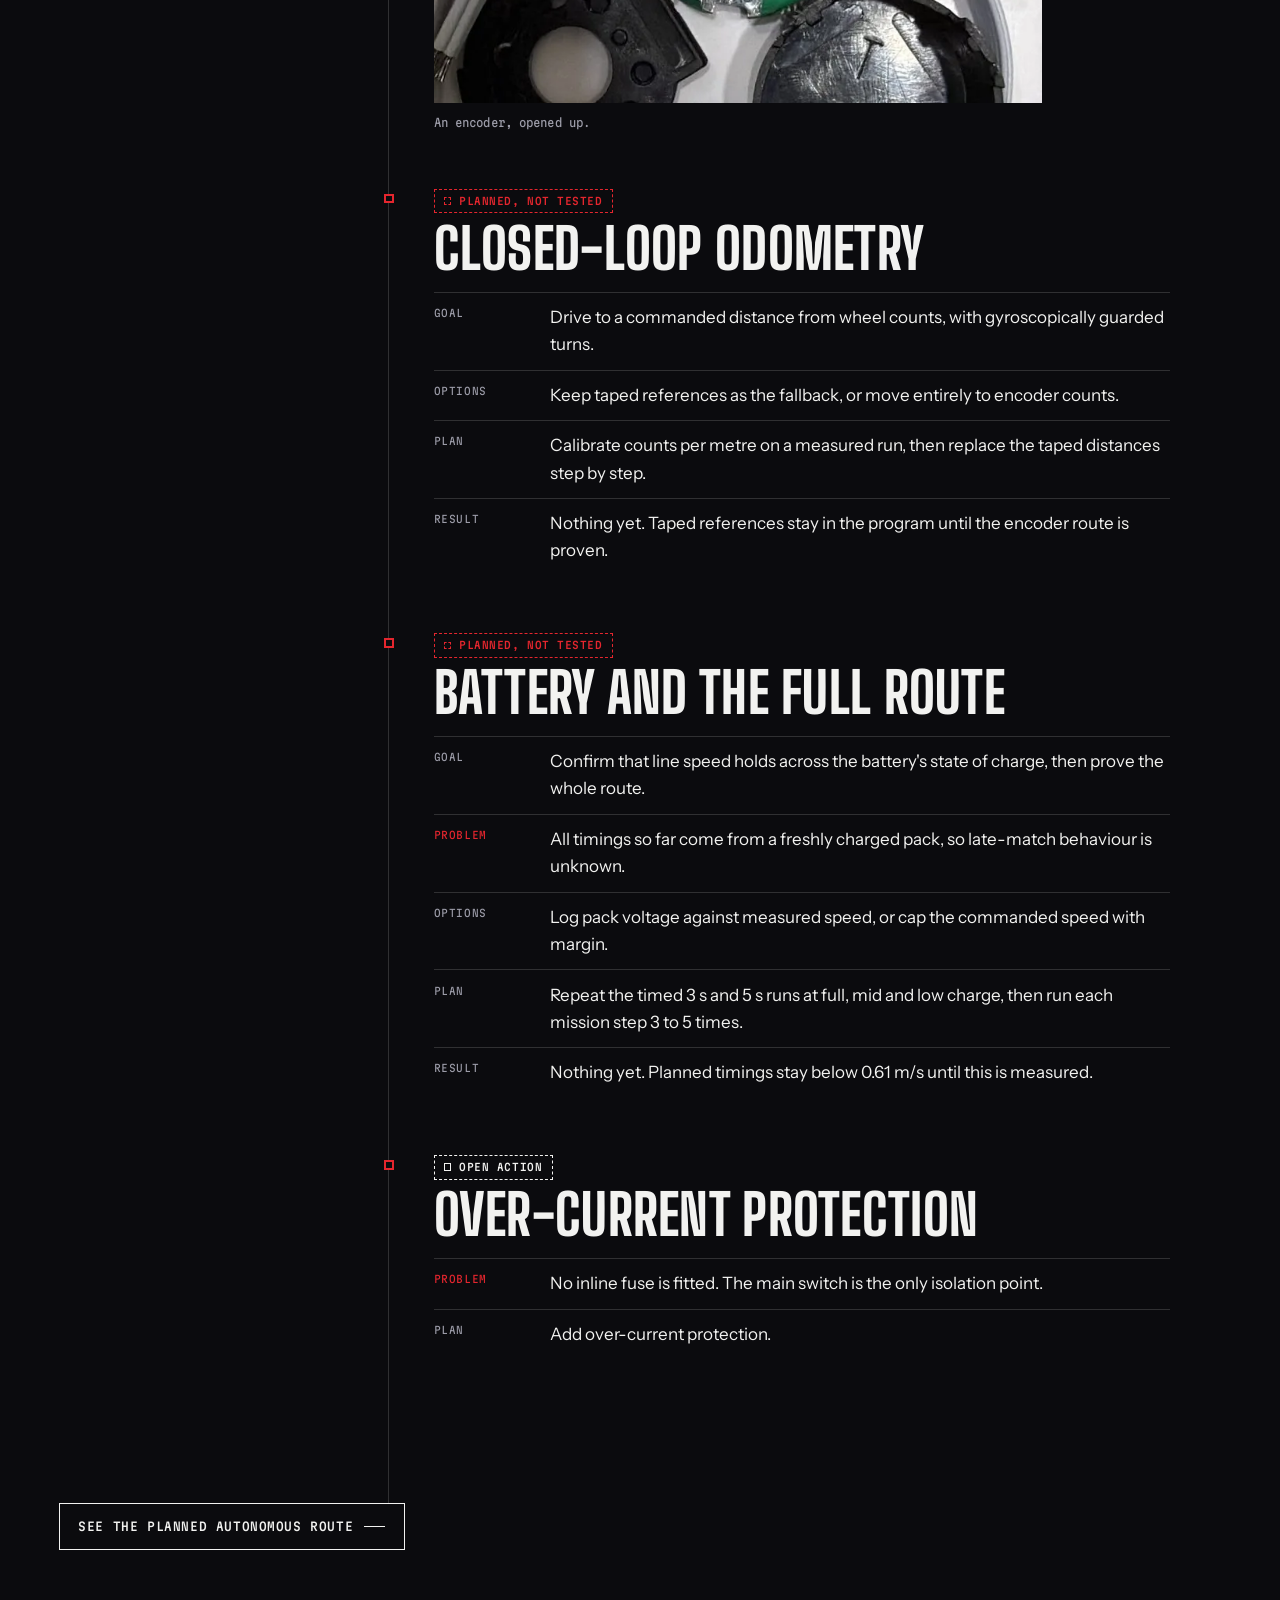
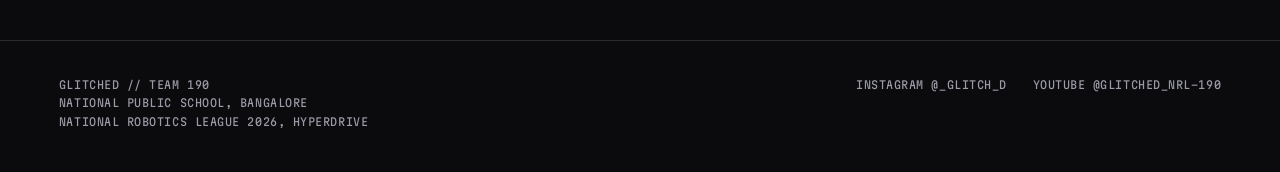
==== commit dc369102: "Redesign the site as a scroll-driven engineering portfolio Rebuild every page on one design system (" ====
--- a/build-log.html
+++ b/build-log.html
@@ -1,61 +1,85 @@
 <!DOCTYPE html>
-<html lang="en">
+<html lang="en" class="no-js">
 <head>
-  <meta charset="UTF-8">
-  <meta name="viewport" content="width=device-width, initial-scale=1">
-  <title>Build log | glitched</title>
-  <link rel="preconnect" href="https://fonts.googleapis.com">
-  <link rel="preconnect" href="https://fonts.gstatic.com" crossorigin>
-  <link rel="preload" as="style" href="https://fonts.googleapis.com/css2?family=Chakra+Petch:wght@500;700&family=IBM+Plex+Sans:wght@400;500&display=swap" onload="this.onload=null;this.rel='stylesheet'">
-  <noscript><link rel="stylesheet" href="https://fonts.googleapis.com/css2?family=Chakra+Petch:wght@500;700&family=IBM+Plex+Sans:wght@400;500&display=swap"></noscript>
-  <link rel="stylesheet" href="css/style.css">
-  <link rel="stylesheet" href="css/glitch.css">
-  <link rel="stylesheet" href="css/decor.css">
-  <link rel="stylesheet" href="css/slides.css">
-  <link rel="stylesheet" href="css/bg.css">
-  <link rel="stylesheet" href="css/team.css">
-  <link rel="stylesheet" href="css/neon.css">
-  <link rel="stylesheet" href="css/fpattern.css">
-  <link rel="stylesheet" href="css/polish.css">
-  <link rel="icon" href="images/logo.png">
-  <style>html{scroll-snap-type:none}</style>
+<meta charset="utf-8">
+<meta name="viewport" content="width=device-width, initial-scale=1">
+<title>Build log | GLITCHED // Team 190</title>
+<meta name="description" content="The engineering journal behind Pixel: three prototypes, every fault we hit, the options we weighed and what is still planned.">
+<meta name="theme-color" content="#0B0B0E">
+<link rel="canonical" href="https://nrlglitched190.vercel.app/build-log.html">
+<meta property="og:type" content="website">
+<meta property="og:site_name" content="GLITCHED // Team 190">
+<meta property="og:title" content="Build log | GLITCHED // Team 190">
+<meta property="og:description" content="The engineering journal behind Pixel: three prototypes, every fault we hit, the options we weighed and what is still planned.">
+<meta property="og:url" content="https://nrlglitched190.vercel.app/build-log.html">
+<meta property="og:image" content="https://nrlglitched190.vercel.app/images/og.jpg">
+<meta property="og:image:width" content="1200">
+<meta property="og:image:height" content="630">
+<meta name="twitter:card" content="summary_large_image">
+<link rel="icon" href="images/logo.png">
+<link rel="preload" href="fonts/BigShouldersDisplay.woff" as="font" type="font/woff" crossorigin>
+<link rel="preload" href="fonts/InstrumentSans.woff" as="font" type="font/woff" crossorigin>
+<link rel="stylesheet" href="css/site.css">
+<script>(function(d){d.className="js";if(matchMedia("(min-width: 1001px) and (min-height: 640px)").matches&&!matchMedia("(prefers-reduced-motion: reduce)").matches)d.classList.add("pin")})(document.documentElement)</script>
 </head>
 <body>
-  <canvas id="bg" aria-hidden="true"></canvas>
-  <header class="nav">
-    <a class="brand" href="index.html#top"><img src="images/logo.png" alt=""><span class="logo glitch" data-text="glitched">glitched</span></a>
-    <button class="menu-btn" aria-label="Toggle menu">Menu</button>
-    <nav>
-      <a href="index.html#about">About NRL</a>
-      <a href="index.html#challenge">Challenge</a>
-      <a href="index.html#build">Our build</a>
-      <a href="index.html#team">Team</a>
-      <a href="index.html#contact">Contact</a>
-    </nav>
-  </header>
-  <main id="top">
-    <section class="wrap" style="padding-top:8rem;min-height:100vh">
-      <h2>Build log</h2>
-      <p class="lead">Every bug we hit and how we fixed it. Our first build session was on 17 October 2026, and we had eight build sessions by 11 November.</p>
-      <div class="log-list">
-        <div class="log-entry"><h3>Entry 01: Build stopped by a typo</h3><p class="err">ERROR: <code>TankDrve</code> instead of <code>TankDrive</code> stopped the build</p><p class="ok">FIXED: corrected the name and rebuilt</p></div>
-        <div class="log-entry"><h3>Entry 02: Line sensor not detected</h3><p class="err">ERROR: the Hub did not detect the line sensor</p><p class="ok">FIXED: reflashed the Hub</p></div>
-        <div class="log-entry"><h3>Entry 03: Motors ran reversed</h3><p class="err">ERROR: motors ran in the wrong direction</p><p class="ok">FIXED: inverted the left side in firmware</p></div>
-        <div class="log-entry"><h3>Entry 04: Inertial sensor distance error</h3><p class="err">ERROR: the inertial sensor over-read distance by about 1.6x</p><p class="ok">FIXED: distances now come from taped references, and the sensor is used for turns only</p></div>
-        <div class="log-entry"><h3>Entry 05: Line following on new tape</h3><p class="err">ERROR: line following needed recalibration on new tape</p><p class="ok">FIXED: recalibrate the sensor array at each venue</p></div>
-        <div class="log-entry"><h3>Decision: 300 RPM motors</h3><p class="ok">We kept 300 RPM over 600 RPM because traction, not torque, limits pushing. We then upgraded to Grade A motors and new wheels.</p></div>
-        <div class="log-entry"><h3>Decision: no rotating arm</h3><p class="ok">We rejected a 180° rotating arm because it was unstable and harder to drive.</p></div>
-      </div>
-      <a class="btn back" href="index.html#build">Back to the site</a>
-    </section>
-  </main>
-  <script src="js/fx.js"></script>
-  <script src="js/bg.js"></script>
-  <script src="js/ambient.js"></script>
-  <script>
-    const nav=document.querySelector("nav");
-    document.querySelector(".menu-btn").addEventListener("click",()=>nav.classList.toggle("open"));
-  </script>
-  <script src="js/polish.js"></script>
+<a class="skip" href="#main">Skip to content</a>
+<div class="progress" aria-hidden="true"></div>
+<!-- Navigation: keep this block identical on every page -->
+<header class="nav">
+  <a class="brand" href="index.html" aria-label="GLITCHED, Team 190. Home"><img src="images/logo.png" alt="" width="653" height="468"><span>Glitched <i>// Team 190</i></span></a>
+  <button class="nav-toggle" type="button" aria-expanded="false" aria-controls="nav-links">Menu</button>
+  <nav class="nav-links" id="nav-links" aria-label="Main"><a href="robot.html">The robot</a><a href="engineering.html">Engineering</a><a href="build-log.html" aria-current="page">Build log</a><a href="team.html">Team</a><a href="strategy.html">Strategy</a></nav>
+</header>
+<main id="main">
+<section class="ph"><div class="wrap">
+  <p class="tag">Build log</p>
+  <h1 class="d1">What broke, and what we did</h1>
+  <p class="lede">Eight build sessions, from 17 October to 11 November 2026. Each entry is one chain: goal, problem, options, fix, result.</p>
+  <p class="cap" style="max-width:60ch">The portfolio records the order of the work, not the date of each fix, so entries run in build order.</p>
+</div></section>
+
+<section class="sec"><div class="wrap">
+  <div class="j-mark"><b>17 Oct 2026</b><span class="mono mute">First build session</span></div>
+
+  <div class="journal">
+    <header class="j-stage"><p class="num" aria-hidden="true">P1</p><h2 class="d3">Manual kit</h2><p>Kit chassis with arm and gripper. Tank drive and servo arm by controller. No line sensor.</p></header>
+    <div class="j-entries">
+      <article class="j-entry "><span class="st st-measured">Decision</span><h3 class="d3">300 RPM or 600 RPM</h3><dl><div class="j-row "><dt>Goal</dt><dd>Push and carry reliably at 2.5 kg, under the 8 kg limit.</dd></div><div class="j-row "><dt>Options</dt><dd>300 RPM, at about 300 N-cm stall torque in seller listings, or 600 RPM at about 122 N-cm.</dd></div><div class="j-row is-fix"><dt>Decision</dt><dd>Kept 300 RPM. At 2.5 kg, traction limits pushing, not torque. Fitted new wheels for grip and quality.</dd></div><div class="j-row "><dt>Result</dt><dd>About 1.57 m/s at full power, calculated from 300 RPM and 10 cm wheels.</dd></div></dl></article>
+      <article class="j-entry is-fix"><span class="st st-works">Fixed</span><h3 class="d3">Motors twisting in their mounts</h3><dl><div class="j-row is-problem"><dt>Problem</dt><dd>Motors can twist under load.</dd></div><div class="j-row is-fix"><dt>Fix</dt><dd>Designed bolted 3D-printed clamps. The wheels sit on set-screw hubs.</dd></div><div class="j-row "><dt>Result</dt><dd>The motors stay fixed under load.</dd></div></dl><figure class="fig"><div class="frame"><img src="images/motor-mount.webp" alt="A drive motor clamped to the acrylic base plate, with its shaft in a wheel hub" width="804" height="568" loading="lazy" decoding="async"></div><figcaption class="cap">Motor mount and wheel hub.</figcaption></figure></article>
+      <article class="j-entry "><span class="st st-dev">Partly working</span><h3 class="d3">The arm: reach against stability</h3><dl><div class="j-row "><dt>Goal</dt><dd>Lift the 95 mm CORE ring and release it on a pole or in the Drop Zone.</dd></div><div class="j-row is-problem"><dt>Problem</dt><dd>Reach and stability pull against each other. A longer arm scores higher but shifts the centre of mass.</dd></div><div class="j-row "><dt>Options</dt><dd>A 180° rotating arm was rejected on stability and driver-workload grounds.</dd></div><div class="j-row is-fix"><dt>Fix</dt><dd>A fixed-plane arm sweeping a 90° envelope, with a two-position gripper profiled to the ring.</dd></div><div class="j-row "><dt>Result</dt><dd>Driver-controlled pick-up works. Automated pick-and-drop is planned, not yet tested.</dd></div></dl><figure class="fig"><div class="frame"><img src="images/arm-gripper.webp" alt="The acrylic arm and gripper mechanism" width="1400" height="921" loading="lazy" decoding="async"></div><figcaption class="cap">Arm and gripper.</figcaption></figure></article>
+      <article class="j-entry is-fix"><span class="st st-works">Fixed</span><h3 class="d3">The robot drove backwards</h3><dl><div class="j-row is-problem"><dt>Problem</dt><dd>Drive direction was reversed.</dd></div><div class="j-row is-fix"><dt>Fix</dt><dd>Inverted the left-side sign in firmware.</dd></div></dl></article>
+    </div>
+  </div>
+  <div class="journal">
+    <header class="j-stage"><p class="num" aria-hidden="true">P2</p><h2 class="d3">Line following</h2><p>P1 plus the 8-channel infrared array and the inertial unit. PID line following with a junction stop.</p></header>
+    <div class="j-entries">
+      <article class="j-entry is-fix"><span class="st st-works">Fixed</span><h3 class="d3">A typo stopped the build</h3><dl><div class="j-row "><dt>Goal</dt><dd>Follow the line with PID on the 8-sensor array and stop at the first junction.</dd></div><div class="j-row is-problem"><dt>Problem</dt><dd>The build stopped on a typo: <code>TankDrve</code> instead of <code>TankDrive</code>.</dd></div><div class="j-row is-fix"><dt>Fix</dt><dd>Corrected it and rebuilt.</dd></div></dl></article>
+      <article class="j-entry is-fix"><span class="st st-works">Fixed</span><h3 class="d3">The Hub could not see the line sensor</h3><dl><div class="j-row is-problem"><dt>Problem</dt><dd>The Hub did not detect the line sensor. The array was not enumerating.</dd></div><div class="j-row is-fix"><dt>Fix</dt><dd>Traced it to Hub firmware and reflashed the HEXA Command Hub.</dd></div><div class="j-row "><dt>Result</dt><dd>Stops at the right junction in 3 to 4 of 6 to 7 runs.</dd></div></dl><figure class="fig"><div class="frame"><img src="images/ir-array.webp" alt="The curved white circuit board of the infrared line array" width="1120" height="280" loading="lazy" decoding="async"></div><figcaption class="cap">Our 8-sensor infrared line array.</figcaption></figure></article>
+      <article class="j-entry "><span class="st st-measured">Measured</span><h3 class="d3">New tape, new calibration</h3><dl><div class="j-row "><dt>Goal</dt><dd>Stay centred on the line and know our real speed.</dd></div><div class="j-row is-problem"><dt>Problem</dt><dd>On new tape the robot stayed centred only after recalibrating.</dd></div><div class="j-row is-fix"><dt>Decision</dt><dd>Recalibrate at every venue, because new tape needed it.</dd></div><div class="j-row is-fix"><dt>Fix</dt><dd>Re-ran LINE TEST and wrote a Speed Test OpMode for timed 3 s and 5 s runs.</dd></div><div class="j-row "><dt>Result</dt><dd>1.88 m in 3 s and 3.11 m in 5 s, about 0.61 m/s.</dd></div></dl><figure class="fig"><div class="frame"><img src="images/test-arena.webp" alt="A black tape track on a white tile floor" width="1280" height="470" loading="lazy" decoding="async"></div><figcaption class="cap">Test arena: tape on a tile floor.</figcaption></figure></article>
+      <article class="j-entry "><span class="st st-dev">Partly working</span><h3 class="d3">The inertial unit read 1.6× too far</h3><dl><div class="j-row "><dt>Goal</dt><dd>Drive known distances for the pick-and-drop route.</dd></div><div class="j-row is-problem"><dt>Problem</dt><dd>The inertial unit read about 1.6× too far.</dd></div><div class="j-row "><dt>Options</dt><dd>The inertial unit, tape-measured distance, or encoders.</dd></div><div class="j-row is-fix"><dt>Fix</dt><dd>Tape-measured distances for now. The inertial unit is used only for turns, with a gyro guard: about 60° for a 90° turn and about 150° for a U-turn.</dd></div><div class="j-row "><dt>Result</dt><dd>Distances come from tape. The full-route test is still to do.</dd></div></dl></article>
+    </div>
+  </div>
+
+  <div class="j-mark"><b>11 Nov 2026</b><span class="mono mute">Eighth build session. Everything below is planned.</span></div>
+
+  <div class="journal">
+    <header class="j-stage" data-planned><p class="num" aria-hidden="true">P3</p><h2 class="d3">Encoders</h2><p>P2 plus OE-28 encoders and full mission code. Planned: not yet fitted or tested.</p></header>
+    <div class="j-entries">
+      <article class="j-entry is-plan"><span class="st st-planned">Planned, not tested</span><h3 class="d3">Distance from the wheels</h3><dl><div class="j-row "><dt>Goal</dt><dd>Measure distance from the wheels.</dd></div><div class="j-row is-problem"><dt>Problem</dt><dd>The kit motors have no encoder, and rule R5.3 forbids modifying motors.</dd></div><div class="j-row "><dt>Plan</dt><dd>Asked the organisers, then ordered motors and OE-28 encoders. They plug into the motor driver board, clear of the multiplexer pins.</dd></div><div class="j-row "><dt>Result</dt><dd>Not yet fitted or tested.</dd></div></dl><figure class="fig"><div class="frame"><img src="images/encoder.webp" alt="A round green encoder circuit board beside its opened black housing" width="780" height="400" loading="lazy" decoding="async"></div><figcaption class="cap">An encoder, opened up.</figcaption></figure></article>
+      <article class="j-entry is-plan"><span class="st st-planned">Planned, not tested</span><h3 class="d3">Closed-loop odometry</h3><dl><div class="j-row "><dt>Goal</dt><dd>Drive to a commanded distance from wheel counts, with gyroscopically guarded turns.</dd></div><div class="j-row "><dt>Options</dt><dd>Keep taped references as the fallback, or move entirely to encoder counts.</dd></div><div class="j-row "><dt>Plan</dt><dd>Calibrate counts per metre on a measured run, then replace the taped distances step by step.</dd></div><div class="j-row "><dt>Result</dt><dd>Nothing yet. Taped references stay in the program until the encoder route is proven.</dd></div></dl></article>
+      <article class="j-entry is-plan"><span class="st st-planned">Planned, not tested</span><h3 class="d3">Battery and the full route</h3><dl><div class="j-row "><dt>Goal</dt><dd>Confirm that line speed holds across the battery's state of charge, then prove the whole route.</dd></div><div class="j-row is-problem"><dt>Problem</dt><dd>All timings so far come from a freshly charged pack, so late-match behaviour is unknown.</dd></div><div class="j-row "><dt>Options</dt><dd>Log pack voltage against measured speed, or cap the commanded speed with margin.</dd></div><div class="j-row "><dt>Plan</dt><dd>Repeat the timed 3 s and 5 s runs at full, mid and low charge, then run each mission step 3 to 5 times.</dd></div><div class="j-row "><dt>Result</dt><dd>Nothing yet. Planned timings stay below 0.61 m/s until this is measured.</dd></div></dl></article>
+      <article class="j-entry is-plan"><span class="st st-dev">Open action</span><h3 class="d3">Over-current protection</h3><dl><div class="j-row is-problem"><dt>Problem</dt><dd>No inline fuse is fitted. The main switch is the only isolation point.</dd></div><div class="j-row "><dt>Plan</dt><dd>Add over-current protection.</dd></div></dl></article>
+    </div>
+  </div>
+  <p><a class="link" href="strategy.html#autonomous">See the planned autonomous route</a></p>
+</div></section>
+</main>
+<!-- Footer: keep this block identical on every page -->
+<footer class="foot"><div class="foot-row">
+  <p>Glitched // Team 190<br>National Public School, Bangalore<br>National Robotics League 2026, Hyperdrive</p>
+  <nav aria-label="Elsewhere"><a href="https://www.instagram.com/_glitch_d/" rel="noopener">Instagram @_glitch_d</a><a href="https://www.youtube.com/@Glitched_NRL-190" rel="noopener">YouTube @Glitched_NRL-190</a></nav>
+</div></footer>
+<script src="js/site.js"></script>
 </body>
-</html>+</html>
--- a/css/site.css
+++ b/css/site.css
@@ -0,0 +1,549 @@
+/* GLITCHED // TEAM 190 — one stylesheet for the whole site.
+   Order: 1 tokens · 2 base · 3 type · 4 layout · 5 navigation · 6 components · 7 home chapters · 8 inner pages · 9 motion · 10 small screens */
+
+/* ---------- 1. tokens ---------- */
+@font-face{font-family:"Big Shoulders Display";src:url("../fonts/BigShouldersDisplay.woff") format("woff");font-weight:500 900;font-display:swap}
+@font-face{font-family:"Instrument Sans";src:url("../fonts/InstrumentSans.woff") format("woff");font-weight:400 700;font-display:swap}
+@font-face{font-family:"Martian Mono";src:url("../fonts/MartianMono.woff") format("woff");font-weight:300 600;font-display:swap}
+
+:root{
+  /* brand palette (engineering portfolio, p. 13) */
+  --ink:#0B0B0E; --red:#E5262E; --blue:#2F6BFF; --paper:#F2F2F0;
+  --carbon:#141419;
+  /* theme slots: every chapter reads these, themes below swap them */
+  --bg:var(--ink); --fg:var(--paper); --mute:#9c9ca8; --line:rgba(242,242,240,.16); --soft:rgba(242,242,240,.06);
+  --display:"Big Shoulders Display","Arial Narrow","Helvetica Neue Condensed",Impact,sans-serif;
+  --sans:"Instrument Sans",system-ui,-apple-system,"Segoe UI",sans-serif;
+  --mono:"Martian Mono",ui-monospace,"SF Mono",Menlo,Consolas,monospace;
+  --pad:clamp(1.25rem,4.6vw,4.75rem);
+  --nav-h:4rem;
+  --ease:cubic-bezier(.2,.7,.1,1);
+}
+.t-paper{--bg:var(--paper);--fg:var(--ink);--mute:#56565f;--line:rgba(11,11,14,.2);--soft:rgba(11,11,14,.05)}
+.t-carbon{--bg:var(--carbon)}
+.t-red{--bg:var(--red);--fg:var(--ink);--mute:rgba(11,11,14,.78);--line:rgba(11,11,14,.32);--soft:rgba(11,11,14,.08)}
+
+/* ---------- 2. base ---------- */
+*,*::before,*::after{box-sizing:border-box}
+html{-webkit-text-size-adjust:100%;scroll-padding-top:var(--nav-h)}
+body{margin:0;background:var(--ink);color:var(--paper);font:400 1.0625rem/1.6 var(--sans);-webkit-font-smoothing:antialiased;text-rendering:optimizeLegibility;overflow-x:clip}
+img,svg{display:block;max-width:100%}
+img{height:auto}
+a{color:inherit}
+button{font:inherit;color:inherit;background:none;border:0;padding:0;cursor:pointer}
+h1,h2,h3,h4,p,ul,ol,dl,dd,figure,blockquote{margin:0}
+ul,ol{padding:0;list-style:none}
+table{border-collapse:collapse;width:100%}
+:focus-visible{outline:2px solid var(--blue);outline-offset:3px}
+.t-red :focus-visible{outline-color:var(--ink)}
+::selection{background:var(--red);color:var(--paper)}
+.vh{position:absolute;width:1px;height:1px;overflow:hidden;clip-path:inset(50%);white-space:nowrap}
+.skip{position:fixed;left:1rem;top:-4rem;z-index:100;background:var(--paper);color:var(--ink);padding:.6rem 1rem;font:500 .8rem var(--mono)}
+.skip:focus{top:1rem}
+
+/* ---------- 3. type ---------- */
+.d1,.d2,.d3,.d4{font-family:var(--display);font-weight:800;text-transform:uppercase;line-height:.88;letter-spacing:.005em;text-wrap:balance}
+.d1{font-size:clamp(3.6rem,11.5vw,12rem)}
+.d2{font-size:clamp(3rem,8.2vw,8.5rem)}
+.d3{font-size:clamp(2.1rem,4.4vw,4.25rem);line-height:.94}
+.d4{font-size:clamp(1.45rem,2.1vw,2rem);font-weight:700;line-height:1;letter-spacing:.02em}
+.lede{font-size:clamp(1.15rem,1.55vw,1.5rem);line-height:1.42;max-width:38ch;text-wrap:pretty}
+.body{max-width:60ch;text-wrap:pretty}
+.body p+p{margin-top:1em}
+.mute{color:var(--mute)}
+.mono,.tag,.cap{font-family:var(--mono);font-size:.69rem;line-height:1.5;letter-spacing:.06em;text-transform:uppercase;font-weight:400}
+.cap{color:var(--mute);margin-top:.7rem;text-transform:none;letter-spacing:.01em;font-size:.72rem}
+.tag{display:flex;align-items:center;gap:.9rem;color:var(--fg)}
+.tag::before{content:"";width:2.4rem;height:2px;background:linear-gradient(90deg,var(--red) 0 40%,var(--blue) 40%)}
+.t-red .tag::before{background:var(--ink)}
+.tag b{font-weight:500;color:var(--mute)}
+.num{font-family:var(--display);font-weight:800;line-height:.82;letter-spacing:0;font-variant-numeric:tabular-nums}
+.link{font:500 .74rem var(--mono);letter-spacing:.05em;text-transform:uppercase;text-decoration:none;display:inline-flex;align-items:center;gap:.7rem;padding:.95rem 1.15rem;border:1px solid var(--fg);transition:background .25s,color .25s}
+.link::after{content:"";width:1.3rem;height:1px;background:currentColor;transition:width .25s var(--ease)}
+.link:hover{background:var(--fg);color:var(--bg)}
+.link:hover::after{width:2.1rem}
+.inline{text-decoration:underline;text-decoration-thickness:1px;text-underline-offset:.22em}
+.inline:hover{text-decoration-color:var(--red)}
+
+/* ---------- 4. layout ---------- */
+.ch{position:relative;background:var(--bg);color:var(--fg);padding:clamp(5.5rem,13vh,10rem) var(--pad)}
+.wrap{max-width:92rem;margin-inline:auto}
+.grid{display:grid;grid-template-columns:repeat(12,minmax(0,1fr));column-gap:clamp(1rem,2vw,2rem)}
+.rule{height:2px;border:0;margin:0;background:linear-gradient(90deg,var(--red) 0 34%,var(--blue) 34%)}
+.hair{height:1px;border:0;margin:0;background:var(--line)}
+.stack>*+*{margin-top:var(--gap,1.5rem)}
+
+/* ---------- 5. navigation ---------- */
+.nav{position:fixed;inset:0 0 auto;z-index:50;height:var(--nav-h);display:flex;align-items:center;justify-content:space-between;padding:0 var(--pad);color:var(--paper);transition:background .3s,box-shadow .3s}
+.nav.is-solid,.nav.is-open{background:rgba(11,11,14,.94);box-shadow:0 1px 0 rgba(242,242,240,.12)}
+.brand{display:flex;align-items:center;gap:.75rem;text-decoration:none}
+.brand img{width:2.6rem;height:auto}
+.brand span{font:500 .69rem var(--mono);letter-spacing:.08em;text-transform:uppercase}
+.brand i{font-style:normal;color:var(--mute)}
+.nav-links{display:flex;gap:clamp(1rem,2.2vw,2.2rem)}
+.nav-links a{font:400 .69rem var(--mono);letter-spacing:.07em;text-transform:uppercase;text-decoration:none;padding:.5rem 0;position:relative;color:rgba(242,242,240,.78);transition:color .2s}
+.nav-links a::after{content:"";position:absolute;left:0;right:0;bottom:.15rem;height:2px;background:var(--red);transform:scaleX(0);transform-origin:left;transition:transform .3s var(--ease)}
+.nav-links a:hover,.nav-links a[aria-current]{color:var(--paper)}
+.nav-links a:hover::after,.nav-links a[aria-current]::after{transform:scaleX(1)}
+.nav-links a[aria-current]::after{background:var(--blue)}
+.nav-toggle{display:none;font:500 .69rem var(--mono);letter-spacing:.08em;text-transform:uppercase;padding:.7rem .2rem .7rem 1rem}
+.progress{position:fixed;inset:0 0 auto;height:2px;z-index:60;pointer-events:none;background:linear-gradient(90deg,var(--red) 0 34%,var(--blue) 34%);transform:scaleX(var(--scroll,0));transform-origin:left}
+
+/* chapter rail (home only) */
+.rail{position:fixed;left:calc(var(--pad)*.32);top:50%;z-index:40;transform:translateY(-50%);mix-blend-mode:difference;color:#fff;display:none}
+.rail a{display:flex;align-items:center;gap:.6rem;height:1.15rem;text-decoration:none;font:400 .6rem var(--mono);letter-spacing:.08em;text-transform:uppercase}
+.rail a::before{content:"";width:.5rem;height:1px;background:currentColor;opacity:.45;transition:width .3s var(--ease),opacity .3s}
+.rail a b{font-weight:500;opacity:0;transition:opacity .3s}
+.rail a.is-on b,.rail a:hover b,.rail a:focus-visible b{opacity:1}
+.rail a span{opacity:0;transform:translateX(-.3rem);transition:opacity .3s,transform .3s;white-space:nowrap}
+.rail a.is-on::before{width:1.1rem;opacity:1}
+.rail a:hover span,.rail a:focus-visible span{opacity:1;transform:none}
+@media(min-width:1280px) and (min-height:640px){.rail{display:block}}
+
+/* ---------- 6. components ---------- */
+/* status: the notebook's own convention — solid means it works today, dashed means planned or untested */
+.st{display:inline-flex;align-items:center;gap:.5rem;font:500 .64rem var(--mono);letter-spacing:.05em;text-transform:uppercase;padding:.34rem .6rem;border:1px solid currentColor;white-space:nowrap}
+.st::before{content:"";width:.45rem;height:.45rem;background:currentColor}
+.st-works{color:var(--blue)}
+.t-paper .st-works{color:#1b4fd6}
+.st-measured{color:var(--fg)}
+.st-dev{border-style:dashed;color:var(--fg)}
+.st-dev::before{background:none;border:1px solid currentColor}
+.st-untested,.st-planned{border-style:dashed;color:var(--red)}
+.t-paper .st-untested,.t-paper .st-planned{color:#c21a22}
+.st-untested::before,.st-planned::before{background:none;border:1px dashed currentColor}
+
+.spec{display:grid;grid-template-columns:repeat(3,minmax(0,1fr));column-gap:2rem;border-top:1px solid var(--line)}
+.spec div{padding:1.1rem 1.2rem 1.3rem 0;border-bottom:1px solid var(--line)}
+.spec dt{font:400 .64rem var(--mono);letter-spacing:.06em;text-transform:uppercase;color:var(--mute);margin-bottom:.45rem}
+.spec dd{font:700 clamp(1.35rem,1.9vw,1.75rem)/1.05 var(--display);letter-spacing:.02em;text-transform:uppercase}
+.spec dd small{display:block;font:400 .78rem/1.4 var(--sans);letter-spacing:0;text-transform:none;color:var(--mute);margin-top:.3rem}
+
+.tbl th,.tbl td{text-align:left;vertical-align:top;padding:.85rem 1.2rem .85rem 0;border-bottom:1px solid var(--line);font-size:.95rem}
+.tbl th{font:400 .64rem var(--mono);letter-spacing:.06em;text-transform:uppercase;color:var(--mute);white-space:nowrap}
+.tbl td:first-child{font-weight:600}
+.tbl-scroll{overflow-x:auto}
+
+.fig{position:relative}
+.fig img{width:100%}
+.frame{position:relative;overflow:hidden;background:var(--carbon)}
+.frame img{width:100%;height:100%;object-fit:cover}
+
+.list-rule li{padding:.8rem 0;border-top:1px solid var(--line);display:grid;grid-template-columns:minmax(7rem,11rem) 1fr;gap:1rem}
+.list-rule li:last-child{border-bottom:1px solid var(--line)}
+.list-rule b{font:400 .66rem/1.6 var(--mono);letter-spacing:.05em;text-transform:uppercase;color:var(--mute)}
+.ticks li{position:relative;padding:.5rem 0 .5rem 1.4rem;border-top:1px solid var(--line)}
+.ticks li::before{content:"";position:absolute;left:0;top:1.15rem;width:.6rem;height:2px;background:var(--red)}
+.ticks li:nth-child(even)::before{background:var(--blue)}
+
+/* hotspots */
+.hs{display:grid;gap:clamp(1.5rem,3vw,3rem)}
+.hs-stage{position:relative}
+.hs-stage img{width:100%}
+.hs-dot{position:absolute;left:var(--x);top:var(--y);width:2.1rem;height:2.1rem;margin:-1.05rem 0 0 -1.05rem;border-radius:50%;display:grid;place-items:center;font:600 .68rem var(--mono);color:var(--ink);background:var(--paper);box-shadow:0 0 0 1px var(--ink),0 0 0 .5rem rgba(242,242,240,.16);transition:background .2s,color .2s,box-shadow .25s}
+.hs-dot:hover{box-shadow:0 0 0 1px var(--ink),0 0 0 .8rem rgba(242,242,240,.22)}
+.hs-dot[aria-pressed="true"]{background:var(--red);color:var(--paper);box-shadow:0 0 0 1px var(--ink),0 0 0 .8rem rgba(229,38,46,.3)}
+.hs-list{counter-reset:hs}
+.hs-item{border-top:1px solid var(--line)}
+.hs-item:last-child{border-bottom:1px solid var(--line)}
+.hs-item button{width:100%;text-align:left;display:grid;grid-template-columns:2.2rem 1fr;align-items:baseline;padding:.95rem 0;font:700 1.3rem/1 var(--display);letter-spacing:.03em;text-transform:uppercase}
+.hs-item button span{font:500 .68rem var(--mono);color:var(--mute)}
+.hs-item p{display:none;padding:0 0 1.1rem 2.2rem;color:var(--mute);font-size:.95rem;max-width:44ch}
+.hs-item.is-on button{color:var(--fg)}
+.hs-item.is-on button span{color:var(--red)}
+.hs-item.is-on p{display:block}
+.no-js .hs-item p{display:block}
+
+/* zoomable diagram */
+.zoom{position:relative;display:block;width:100%;cursor:zoom-in}
+.zoom img{width:100%}
+.zoom-hint{position:absolute;right:.8rem;bottom:.8rem;background:var(--ink);color:var(--paper);font:500 .64rem var(--mono);letter-spacing:.06em;text-transform:uppercase;padding:.5rem .7rem;border:1px solid rgba(242,242,240,.4)}
+.viewer{width:100vw;height:100dvh;max-width:none;max-height:none;margin:0;padding:0;border:0;background:rgba(11,11,14,.97);color:var(--paper);overflow:hidden}
+.viewer::backdrop{background:var(--ink)}
+.viewer-canvas{position:absolute;inset:0;display:grid;place-items:center;cursor:grab;touch-action:none}
+.viewer-canvas:active{cursor:grabbing}
+.viewer-canvas img{max-width:92vw;max-height:84dvh;transform:translate(var(--tx,0px),var(--ty,0px)) scale(var(--z,1));transform-origin:center;user-select:none;-webkit-user-drag:none}
+.viewer-bar{position:absolute;left:0;right:0;bottom:0;display:flex;justify-content:space-between;align-items:center;gap:1rem;padding:1rem var(--pad);background:linear-gradient(transparent,rgba(11,11,14,.9))}
+.viewer-bar p{font:400 .68rem var(--mono);letter-spacing:.04em;color:#9c9ca8}
+.viewer-tools{display:flex;gap:.4rem}
+.viewer-tools button{min-width:2.6rem;height:2.6rem;padding:0 .8rem;border:1px solid rgba(242,242,240,.4);font:500 .72rem var(--mono);text-transform:uppercase;letter-spacing:.05em}
+.viewer-tools button:hover{background:var(--paper);color:var(--ink)}
+
+/* flowchart (autonomous OpMode, portfolio p. 8) */
+.flow{display:grid;gap:0;max-width:26rem}
+.flow li{position:relative;padding:.8rem 1rem;border:1px solid var(--line);font:400 .74rem/1.45 var(--mono);letter-spacing:.01em;margin-bottom:1.35rem}
+.flow li::after{content:"";position:absolute;left:1.4rem;bottom:-1.35rem;width:1px;height:1.35rem;background:var(--line)}
+.flow li:last-child{margin-bottom:0}
+.flow li:last-child::after{display:none}
+.flow .is-works{border:1px solid var(--blue);box-shadow:inset 3px 0 0 var(--blue)}
+.flow .is-planned{border-style:dashed}
+.flow .is-stop{border-color:var(--red);color:var(--fg)}
+.flow small{display:block;margin-top:.3rem;font-size:.62rem;letter-spacing:.06em;text-transform:uppercase;color:var(--mute)}
+.flow .is-works small{color:var(--blue)}
+
+/* page header for inner pages */
+.ph{padding:calc(var(--nav-h) + clamp(3rem,9vh,7rem)) var(--pad) clamp(3rem,7vh,5rem);background:var(--ink);position:relative;overflow:hidden}
+.ph .d1{margin-top:1.4rem}
+.ph .lede{margin-top:1.6rem;color:rgba(242,242,240,.82)}
+.ph-row{display:flex;justify-content:space-between;align-items:flex-end;gap:2rem;flex-wrap:wrap}
+.subnav{display:flex;flex-wrap:wrap;gap:.5rem 1.6rem;margin-top:2.4rem;padding-top:1.1rem;border-top:1px solid var(--line)}
+.subnav a{font:400 .69rem var(--mono);letter-spacing:.06em;text-transform:uppercase;text-decoration:none;color:var(--mute)}
+.subnav a:hover{color:var(--paper)}
+.sec{padding:clamp(4rem,10vh,7.5rem) var(--pad);background:var(--bg);color:var(--fg);position:relative}
+.sec-head{display:grid;gap:1.2rem;margin-bottom:clamp(2rem,5vh,3.5rem)}
+.cols{display:grid;grid-template-columns:repeat(12,minmax(0,1fr));gap:clamp(1.5rem,3vw,3rem) clamp(1rem,2vw,2rem)}
+.c3{grid-column-end:span 3}.c4{grid-column-end:span 4}.c5{grid-column-end:span 5}.c6{grid-column-end:span 6}.c7{grid-column-end:span 7}.c8{grid-column-end:span 8}.c9{grid-column-end:span 9}.c12{grid-column:1/-1}
+.s2{grid-column-start:2}.s7{grid-column-start:7}.s8{grid-column-start:8}
+
+/* footer */
+.foot{background:var(--ink);color:var(--paper);padding:2.2rem var(--pad) 2.6rem;border-top:1px solid rgba(242,242,240,.14)}
+.foot-row{display:flex;justify-content:space-between;gap:1.5rem 3rem;flex-wrap:wrap;align-items:baseline}
+.foot p,.foot a{font:400 .68rem/1.7 var(--mono);letter-spacing:.05em;text-transform:uppercase;color:#9c9ca8;text-decoration:none}
+.foot a:hover{color:var(--paper)}
+.foot nav{display:flex;gap:.4rem 1.6rem;flex-wrap:wrap}
+
+/* ---------- 7. home chapters ---------- */
+/* 01 the signal */
+.hero{position:relative;min-height:100svh;background:var(--ink);overflow:hidden;display:grid;grid-template-columns:minmax(0,1fr);grid-template-rows:auto 1fr auto;padding:calc(var(--nav-h) + 1.2rem) var(--pad) 2.2rem}
+.hero-meta{display:flex;justify-content:space-between;gap:1rem;position:relative;z-index:3;color:#b9b9c2}
+.hero-word{position:absolute;left:0;right:0;top:calc(var(--nav-h) + 6vh);z-index:1;text-align:center;font:900 25.6vw/.8 var(--display);letter-spacing:.012em;text-transform:uppercase;white-space:nowrap;color:var(--paper);user-select:none;opacity:calc(1 - var(--p,0)*1.2);transform:translateY(calc(var(--p,0)*-9vh))}
+.hero-word::before,.hero-word::after{content:attr(data-text);position:absolute;inset:0;mix-blend-mode:screen;pointer-events:none}
+.hero-word::before{color:var(--red);transform:translateX(calc((var(--g,3px) + var(--p,0)*34px)*-1))}
+.hero-word::after{color:var(--blue);transform:translateX(calc(var(--g,3px) + var(--p,0)*34px))}
+.hero-robot{position:absolute;z-index:2;left:63%;bottom:1vh;width:min(66vw,108vh);max-width:1400px;transform:translate(-50%,calc(var(--p,0)*-7vh)) scale(calc(1 + var(--p,0)*.07));transform-origin:50% 70%;pointer-events:none}
+.hero-robot img{width:100%;filter:drop-shadow(0 3rem 4rem rgba(0,0,0,.6))}
+.hero-floor{position:absolute;left:0;right:0;bottom:0;height:22vh;z-index:2;background:linear-gradient(transparent,var(--ink) 90%);pointer-events:none}
+.hero-copy{position:relative;z-index:3;align-self:end;display:grid;grid-template-columns:minmax(0,1fr) auto;gap:2rem;align-items:end}
+.hero h1{font:800 clamp(2.3rem,4.5vw,4.6rem)/.9 var(--display);text-transform:uppercase;letter-spacing:.008em}
+.hero h1 span{display:block}
+.hero-sub{margin-top:1.3rem;max-width:34ch;color:#c9c9d1;font-size:clamp(1rem,1.2vw,1.15rem);line-height:1.45}
+.scroll-cue{display:flex;flex-direction:column;align-items:center;gap:.7rem;font:400 .62rem var(--mono);letter-spacing:.1em;text-transform:uppercase;color:#b9b9c2;text-decoration:none}
+.scroll-cue::after{content:"";width:1px;height:3.2rem;background:linear-gradient(var(--paper),transparent);transform-origin:top;animation:cue 2.4s var(--ease) infinite}
+@keyframes cue{0%{transform:scaleY(0)}55%{transform:scaleY(1)}100%{transform:scaleY(1);opacity:0}}
+
+/* 02 eight minds */
+.minds{padding-bottom:clamp(4rem,9vh,7rem);overflow:hidden}
+.minds-photo{grid-column:1/9;grid-row:1/3;margin-left:calc(var(--pad)*-1);position:relative}
+.minds-photo .frame{aspect-ratio:800/592;clip-path:inset(calc((1 - var(--p,1))*14%) calc((1 - var(--p,1))*10%) calc((1 - var(--p,1))*14%) 0)}
+.minds-photo img{transform:scale(calc(1.14 - var(--p,1)*.14))}
+.minds-title{grid-column:6/-1;grid-row:1;align-self:end;position:relative;z-index:2;mix-blend-mode:difference;color:#fff;padding-top:clamp(2rem,9vw,9rem);text-align:right}
+.minds-copy{grid-column:9/-1;grid-row:2;padding:2.5rem 0 0 1rem}
+.minds-facts{grid-column:1/-1;display:grid;grid-template-columns:repeat(3,1fr);margin-top:clamp(2.5rem,6vh,4.5rem);border-top:1px solid var(--line)}
+.minds-facts div{padding:1.3rem 1.5rem 0 0}
+.minds-facts .num{font-size:clamp(3.4rem,7vw,6.5rem)}
+.minds-facts p:not(.num){margin-top:.5rem}
+
+/* 03 the challenge */
+.score{display:grid;grid-template-columns:repeat(3,1fr);border-top:2px solid var(--fg)}
+.score div{padding:1rem 1rem 1.4rem 0;border-bottom:1px solid var(--line)}
+.score .num{font-size:clamp(3.2rem,6.4vw,6.2rem);display:flex;align-items:baseline;gap:.45rem}
+.score .num small{font:400 .64rem var(--mono);letter-spacing:.06em;text-transform:uppercase;color:var(--mute)}
+.score p:not(.num){font-weight:600;margin-top:.35rem}
+.score span{display:block;font-size:.86rem;color:var(--mute);font-weight:400;margin-top:.15rem}
+.field{background:#fff;padding:clamp(.6rem,1.2vw,1rem);border:1px solid var(--line)}
+
+/* 04 the starting point */
+.ledger li{display:grid;grid-template-columns:3.2rem 1fr;gap:0 1rem;align-items:baseline;padding:1.5rem 0 1.4rem;border-top:1px solid var(--line)}
+.ledger li:last-child{border-bottom:1px solid var(--line)}
+.ledger i{font:400 .66rem var(--mono);font-style:normal;color:var(--red);letter-spacing:.06em}
+.ledger h3{position:relative;display:inline-block;justify-self:start}
+.ledger h3::after{content:"";position:absolute;left:0;right:0;bottom:-.14em;height:3px;background:var(--red);transform:scaleX(0);transform-origin:left;transition:transform .9s var(--ease) .25s}
+.ledger li.is-in h3::after{transform:scaleX(1)}
+.ledger p{grid-column:2;color:var(--mute);margin-top:.5rem;max-width:46ch}
+
+/* 05 engineering the difference — stacked by default, pinned when html.pin is set (see js/home.js) */
+.proto{padding:0;background:var(--carbon)}
+.proto-in{padding:clamp(5rem,12vh,8rem) var(--pad)}
+.proto-head{display:flex;justify-content:space-between;align-items:flex-end;gap:2rem;flex-wrap:wrap}
+.proto-rail{display:grid;grid-template-columns:repeat(4,1fr);margin-top:2rem;border-top:1px solid var(--line);position:relative}
+.proto-rail::before{content:"";position:absolute;left:0;top:-1px;height:2px;width:100%;background:linear-gradient(90deg,var(--red) 0 34%,var(--blue) 34%);transform:scaleX(var(--pin,1));transform-origin:left}
+.proto-rail li{padding:.8rem 1rem 0 0;font:400 .64rem/1.5 var(--mono);letter-spacing:.05em;text-transform:uppercase;color:var(--mute);transition:color .3s}
+.proto-rail b{display:block;font:700 1.05rem/1.1 var(--display);letter-spacing:.04em;color:inherit}
+.proto-rail li.is-on{color:var(--fg)}
+.proto-rail .is-planned b::after{content:" · planned";font:400 .6rem var(--mono);color:var(--red)}
+.proto-stage{display:grid;grid-template-columns:repeat(12,minmax(0,1fr));column-gap:clamp(1rem,2vw,2rem);padding-top:clamp(3rem,7vh,5rem);align-items:start}
+.proto-id{grid-column:1/4;font-size:clamp(7rem,17vw,17rem);color:transparent;-webkit-text-stroke:1.5px var(--fg);line-height:.78}
+.proto-stage[data-planned] .proto-id{-webkit-text-stroke:1.5px var(--red);opacity:.9}
+.proto-title{grid-column:1/4;margin-top:1.4rem}
+.proto-title h3{margin-bottom:1rem}
+.proto-config li{font:400 .68rem/1.5 var(--mono);letter-spacing:.03em;padding:.45rem 0;border-top:1px solid var(--line);color:var(--mute)}
+.proto-figs{grid-column:4/8;grid-row:1/3;display:grid;gap:1rem;align-content:start}
+.proto-figs .frame{aspect-ratio:4/3}
+.proto-figs .frame.wide{aspect-ratio:16/6}
+.proto-chain{grid-column:8/-1;grid-row:1/3}
+.proto-chain div{display:grid;grid-template-columns:6.4rem 1fr;gap:.8rem;padding:.95rem 0 .95rem .9rem;border-top:1px solid var(--line);position:relative;transition:opacity .45s}
+.proto-chain div::before{content:"";position:absolute;left:0;top:-1px;bottom:0;width:2px;background:var(--blue);transform:scaleY(0);transform-origin:top;transition:transform .5s var(--ease)}
+.proto-chain dt{font:400 .64rem/1.7 var(--mono);letter-spacing:.06em;text-transform:uppercase;color:var(--mute)}
+.proto-chain dd{font-size:.95rem;line-height:1.5}
+.proto-stage[data-planned] .proto-chain div::before{background:var(--red)}
+.proto-stage[data-planned] .proto-chain{outline:1px dashed rgba(229,38,46,.6);outline-offset:.75rem}
+
+html.pin .proto{height:560vh}
+html.pin .proto-in{position:sticky;top:0;height:100vh;padding-block:calc(var(--nav-h) + 1.2rem) 1.5rem;display:grid;grid-template-columns:minmax(0,1fr);grid-template-rows:auto 1fr;overflow:hidden}
+html.pin .proto-head .d2{font-size:clamp(2rem,3.6vw,3.6rem)}
+html.pin .proto-rail{margin-top:1.1rem}
+html.pin .proto-stages{position:relative;min-height:0}
+html.pin .proto-stage{position:absolute;inset:0;padding-top:clamp(1.4rem,4vh,3rem);opacity:0;visibility:hidden;transition:opacity .45s,visibility 0s .45s}
+html.pin .proto-stage.is-on{opacity:1;visibility:visible;transition:opacity .45s .1s,visibility 0s}
+html.pin .proto-id{font-size:clamp(6rem,min(15vw,26vh),15rem);transform:translateY(1.5rem);transition:transform .8s var(--ease)}
+html.pin .proto-stage.is-on .proto-id{transform:none}
+html.pin .proto-figs .frame{clip-path:inset(0 100% 0 0);transition:clip-path .9s var(--ease) .1s}
+html.pin .proto-figs .frame:nth-child(2){transition-delay:.22s}
+html.pin .proto-stage.is-on .proto-figs .frame{clip-path:inset(0)}
+html.pin .proto-figs .frame{aspect-ratio:auto;height:min(38vh,22rem)}
+html.pin .proto-figs .frame.wide{height:min(17vh,9rem)}
+html.pin .proto-chain div{opacity:.2;padding-block:clamp(.5rem,1.5vh,.95rem)}
+html.pin .proto-chain div.is-on{opacity:1}
+html.pin .proto-chain div.is-on::before{transform:scaleY(1)}
+html.pin .proto-chain dd{font-size:clamp(.82rem,1.05vw,.95rem)}
+
+/* 06 meet pixel */
+.pixel{overflow:hidden}
+.pixel .hs{grid-template-columns:minmax(0,7.4fr) minmax(0,4fr);align-items:center;margin-top:clamp(2rem,5vh,4rem);position:relative}
+.hs-field{grid-template-columns:minmax(0,6fr) minmax(0,5fr);align-items:start}
+
+/* 07 under the hood — three panels; side by side and scroll-driven when html.pin */
+.hood{padding:0}
+.hood-in{padding:clamp(5rem,12vh,8rem) 0 0}
+.hood-head{padding:0 var(--pad);display:flex;justify-content:space-between;align-items:flex-end;gap:2rem;flex-wrap:wrap}
+.hood-count{display:flex;gap:1.6rem}
+.hood-count li{font:400 .66rem var(--mono);letter-spacing:.06em;text-transform:uppercase;color:var(--mute);padding-bottom:.4rem;border-bottom:2px solid transparent;transition:color .3s,border-color .3s}
+.hood-count li.is-on{color:var(--fg);border-color:var(--red)}
+.hood-panel{padding:clamp(3rem,7vh,5rem) var(--pad);display:grid;grid-template-columns:repeat(12,minmax(0,1fr));gap:2rem clamp(1rem,2vw,2rem);align-items:start;background:var(--bg);color:var(--fg)}
+.hood-panel>header{grid-column:1/5}
+.hood-panel>header p{margin-top:1rem;color:var(--mute);max-width:36ch}
+.hood-panel>header .link{margin-top:1.6rem}
+.hood-media{grid-column:5/-1}
+.hood-mech .hood-media{display:grid;grid-template-columns:1.25fr 1fr;gap:1rem}
+.hood-mech .frame{aspect-ratio:4/3}
+.hood-facts{grid-column:1/-1;display:grid;grid-template-columns:repeat(auto-fit,minmax(13rem,1fr));gap:0 2rem}
+.hood-facts li{padding:.75rem 0;border-top:1px solid var(--line);font-size:.92rem}
+.hood-facts b{display:block;font:400 .62rem var(--mono);letter-spacing:.06em;text-transform:uppercase;color:var(--mute);margin-bottom:.2rem}
+.hood-soft .hood-media{display:grid;grid-template-columns:1fr 1fr;gap:2rem}
+.stack-list li{display:flex;justify-content:space-between;gap:1rem;padding:.7rem 0;border-top:1px solid var(--line);font:400 .74rem var(--mono)}
+.stack-list li span{color:var(--mute)}
+
+html.pin .hood{height:330vh}
+html.pin .hood-in{position:sticky;top:0;height:100vh;overflow:hidden;display:grid;grid-template-columns:minmax(0,1fr);grid-template-rows:auto 1fr;padding-top:calc(var(--nav-h) + 1.2rem)}
+html.pin .hood-head .d2{font-size:clamp(2rem,3.6vw,3.6rem)}
+html.pin .hood-track{display:flex;width:300vw;min-height:0;transform:translate3d(calc(var(--pin,0)*-200vw),0,0);will-change:transform}
+html.pin .hood-panel{width:100vw;flex:none;padding-block:clamp(1.2rem,3.5vh,2.6rem) 1.2rem;align-content:start;overflow:hidden}
+html.pin .hood-mech .frame{aspect-ratio:auto;height:min(40vh,24rem)}
+html.pin .hood-elec .zoom img{max-height:52vh;object-fit:contain;object-position:left top}
+html.pin .hood-facts li{font-size:.86rem;padding:.55rem 0}
+
+/* 08 making it autonomous */
+.route{background:#fff;border:1px solid var(--line);padding:clamp(.5rem,1.4vw,1.2rem)}
+.route svg{width:100%;height:auto}
+.route .trk{fill:none;stroke:#0B0B0E;stroke-width:3.2;stroke-linecap:square}
+.route .zone{fill:#0B0B0E}
+.route .drop{fill:#ecece8;stroke:#a9a9a4;stroke-width:1.2;stroke-dasharray:6 5}
+.route .path{fill:none;stroke:#2F6BFF;stroke-width:5;stroke-linejoin:round;stroke-linecap:round;stroke-dasharray:1 12}
+.route .path-live{fill:none;stroke:#E5262E;stroke-width:5;stroke-linejoin:round;stroke-linecap:round}
+.route text{font:500 15px "Martian Mono",ui-monospace,monospace;fill:#0B0B0E}
+.route .lbl{font-size:12.5px;fill:#56565f}
+.route .stop circle{fill:#fff;stroke:#0B0B0E;stroke-width:1.6}
+.route .stop text{font-size:13px;text-anchor:middle;dominant-baseline:central}
+.route .stop{opacity:.28;transition:opacity .3s}
+.route .stop.is-on{opacity:1}
+.route .stop.is-on circle{fill:#0B0B0E}
+.route .stop.is-on text{fill:#fff}
+.route .bot{fill:#E5262E;stroke:#fff;stroke-width:2.5}
+.route-bar{display:flex;justify-content:space-between;align-items:center;gap:1rem;margin-top:.9rem;flex-wrap:wrap}
+.route-bar button{font:500 .66rem var(--mono);letter-spacing:.06em;text-transform:uppercase;padding:.6rem .9rem;border:1px solid var(--fg)}
+.route-bar button:hover{background:var(--fg);color:var(--bg)}
+.board{display:grid;grid-template-columns:repeat(2,1fr);gap:0 2rem}
+.board section{padding:1.3rem 0 1.6rem;border-top:2px solid var(--fg)}
+.board h3{margin-bottom:.9rem}
+.board li{padding:.5rem 0;border-top:1px solid var(--line);font-size:.93rem}
+.board section.is-dashed{border-top-style:dashed}
+
+/* 09 the people */
+.people{overflow:hidden}
+.slats{display:flex;gap:.5rem;margin-top:clamp(2.5rem,6vh,4rem);height:clamp(24rem,62vh,36rem)}
+.slat{position:relative;flex:1 1 0;min-width:0;overflow:hidden;text-decoration:none;color:var(--paper);background:var(--carbon);transition:flex-grow .6s var(--ease)}
+.slat img{position:absolute;inset:0;width:100%;height:100%;object-fit:cover;object-position:50% 22%;filter:saturate(.9) brightness(.82);transition:filter .5s,transform .8s var(--ease)}
+.slat::after{content:"";position:absolute;inset:0;background:linear-gradient(transparent 45%,rgba(11,11,14,.92))}
+.slat-n{position:absolute;left:.8rem;top:.7rem;z-index:2;font:500 .64rem var(--mono);letter-spacing:.06em}
+.slat-t{position:absolute;left:.9rem;right:.9rem;bottom:.9rem;z-index:2}
+.slat-t h3{font:800 clamp(1.1rem,1.7vw,1.7rem)/.95 var(--display);text-transform:uppercase;letter-spacing:.03em}
+.slat-t p{font:400 .62rem/1.5 var(--mono);letter-spacing:.04em;text-transform:uppercase;color:#c9c9d1;margin-top:.45rem;max-height:0;opacity:0;overflow:hidden;transition:max-height .5s var(--ease),opacity .4s}
+.slat:hover,.slat:focus-visible,.slat.is-on{flex-grow:2.6}
+.slat:hover img,.slat:focus-visible img,.slat.is-on img{filter:none;transform:scale(1.03)}
+.slat:hover p,.slat:focus-visible p,.slat.is-on p{max-height:5rem;opacity:1}
+.people-foot{display:flex;justify-content:space-between;align-items:flex-start;gap:2rem;flex-wrap:wrap;margin-top:2rem}
+
+/* 10 strategy */
+.phases{display:grid;grid-template-columns:repeat(3,1fr);gap:0 2rem;counter-reset:ph}
+.phases li{padding:1.2rem 0 0;border-top:2px solid var(--fg)}
+.phases li:nth-child(2){border-color:var(--blue)}
+.phases li:nth-child(3){border-color:var(--red)}
+.phases h3{margin:.5rem 0 .7rem}
+.phases p{color:var(--mute);font-size:.95rem}
+.sum{border-top:2px solid var(--fg)}
+.sum div{display:flex;justify-content:space-between;gap:1rem;align-items:baseline;padding:.7rem 0;border-bottom:1px solid var(--line)}
+.sum dd{font:700 1.5rem/1 var(--display)}
+.sum .total dt{font-weight:600}
+.sum .total dd{font-size:clamp(2.6rem,4.6vw,4.4rem);font-weight:800}
+
+/* 11 the glitch continues */
+.brandch .num{font-size:clamp(4.5rem,11vw,11rem)}
+.stats{display:grid;grid-template-columns:repeat(3,auto);justify-content:start;gap:1rem clamp(2rem,5vw,5rem)}
+.stats p:not(.num){font:500 .68rem var(--mono);letter-spacing:.06em;text-transform:uppercase;margin-top:.4rem}
+.plays{display:grid;grid-template-columns:repeat(2,1fr);gap:0 2rem}
+.plays li{padding:1.1rem 0 1.3rem;border-top:1px solid var(--line)}
+.plays h3{display:flex;justify-content:space-between;gap:1rem;align-items:baseline}
+.plays h3 small{font:500 .62rem var(--mono);letter-spacing:.05em}
+.plays p{margin-top:.5rem;font-size:.94rem;color:var(--mute);max-width:40ch}
+.poster{transform:rotate(-2deg) translateY(calc((1 - var(--p,1))*5rem));box-shadow:0 2rem 4rem rgba(11,11,14,.45)}
+
+/* closing */
+.end{min-height:100svh;display:grid;grid-template-columns:minmax(0,1fr);grid-template-rows:1fr auto;gap:3rem;text-align:center;padding-block:clamp(6rem,16vh,11rem) 3rem;overflow:hidden}
+.end-main{align-self:center;display:grid;justify-items:center;gap:clamp(2rem,5vh,3.5rem)}
+.end-main img{width:min(34rem,74vw)}
+.end .d1{max-width:13ch;font-size:clamp(3rem,9.4vw,10rem)}
+.end .d1 span{display:block}
+.credits{display:grid;grid-template-columns:repeat(auto-fit,minmax(min(100%,11rem),1fr));gap:1.4rem 2rem;max-width:68rem;margin-inline:auto;text-align:center}
+.credits dt{font:400 .6rem var(--mono);letter-spacing:.08em;text-transform:uppercase;color:var(--mute)}
+.credits dd{font:700 1.05rem/1.2 var(--display);letter-spacing:.06em;text-transform:uppercase;margin-top:.25rem}
+.end-links{display:flex;justify-content:center;gap:.8rem;flex-wrap:wrap}
+
+/* ---------- 8. inner pages ---------- */
+.ph-robot{min-height:86svh;display:grid;align-content:end}
+.ph-robot .hero-robot{bottom:auto;top:8vh;left:auto;right:-9vw;width:min(72vw,118vh);transform:none}
+.ph-robot>*:not(.hero-robot){position:relative;z-index:3}
+.ph-robot .wrap{width:100%}
+.ph-robot .lede{max-width:30ch}
+.ph-robot::after{content:"";position:absolute;inset:auto 0 0;height:45%;background:linear-gradient(transparent,var(--ink));z-index:2}
+
+.ctrl{position:relative}
+.ctrl .hs-dot{width:1.5rem;height:1.5rem;margin:-.75rem 0 0 -.75rem;background:transparent;box-shadow:0 0 0 2px var(--paper);color:transparent}
+.ctrl .hs-dot[aria-pressed="true"]{background:rgba(229,38,46,.35);box-shadow:0 0 0 2px var(--paper),0 0 0 .7rem rgba(229,38,46,.45)}
+.map tr{cursor:pointer;transition:background .2s}
+.map tr.is-on{background:var(--soft)}
+.map tr.is-on td:first-child{color:var(--red)}
+.map td:first-child{font:500 .74rem var(--mono);white-space:nowrap;padding-left:.6rem}
+
+/* build log journal */
+.journal{position:relative;display:grid;grid-template-columns:minmax(0,3fr) minmax(0,9fr);gap:0 clamp(1.5rem,4vw,4rem)}
+.j-stage{grid-column:1;position:sticky;top:calc(var(--nav-h) + 2rem);align-self:start;padding-bottom:3rem}
+.j-stage .num{font-size:clamp(5rem,11vw,11rem);color:transparent;-webkit-text-stroke:1.5px var(--fg)}
+.j-stage[data-planned] .num{-webkit-text-stroke-color:var(--red)}
+.j-stage h2{margin-top:1rem}
+.j-stage p{margin-top:.8rem;color:var(--mute);font-size:.95rem;max-width:26ch}
+.j-entries{grid-column:2;border-left:1px solid var(--line);padding:0 0 clamp(4rem,10vh,7rem) clamp(1.5rem,3.5vw,3.5rem)}
+.j-entry{position:relative;padding:0 0 clamp(2.5rem,6vh,4rem)}
+.j-entry::before{content:"";position:absolute;left:calc(clamp(1.5rem,3.5vw,3.5rem)*-1 - .32rem);top:.5rem;width:.62rem;height:.62rem;background:var(--bg);border:2px solid var(--fg)}
+.j-entry.is-fix::before{background:var(--blue);border-color:var(--blue)}
+.j-entry.is-plan::before{border:2px dashed var(--red)}
+.j-entry h3{margin:.6rem 0 1rem;max-width:22ch}
+.j-entry .frame{margin:1.4rem 0 0;max-width:38rem}
+.j-row{display:grid;grid-template-columns:6.5rem 1fr;gap:.8rem;padding:.7rem 0;border-top:1px solid var(--line);max-width:46rem}
+.j-row dt{font:400 .64rem/1.8 var(--mono);letter-spacing:.06em;text-transform:uppercase;color:var(--mute)}
+.j-row.is-problem dt{color:var(--red)}
+.j-row.is-fix dt{color:var(--blue)}
+.t-paper .j-row.is-fix dt{color:#1b4fd6}
+.j-mark{display:flex;align-items:baseline;gap:1rem;padding:1.4rem 0;border-block:1px solid var(--line);margin-bottom:clamp(2.5rem,6vh,4rem)}
+.j-mark b{font:800 1.9rem/1 var(--display);letter-spacing:.03em;text-transform:uppercase}
+
+/* team */
+.roster{display:grid;grid-template-columns:repeat(4,minmax(0,1fr));gap:clamp(2.5rem,5vw,4rem) clamp(1rem,2vw,2rem)}
+.roster a{text-decoration:none;display:block}
+.roster .frame{aspect-ratio:337/470}
+.roster img{filter:saturate(.92) brightness(.9);transition:filter .4s,transform .8s var(--ease)}
+.roster a:hover img,.roster a:focus-visible img{filter:none;transform:scale(1.03)}
+.roster li:nth-child(4n+2),.roster li:nth-child(4n+4){margin-top:clamp(1.5rem,4vw,4rem)}
+.roster h3{margin-top:.9rem}
+.roster .mono{margin-top:.35rem;color:var(--mute)}
+.roster i{font:500 .64rem var(--mono);font-style:normal;color:var(--red)}
+.m-hero{display:grid;grid-template-columns:minmax(0,4fr) minmax(0,8fr);gap:clamp(1.5rem,4vw,4.5rem);align-items:end}
+.m-hero .frame{aspect-ratio:337/521}
+.m-hero .num{font-size:clamp(5rem,12vw,12rem);color:transparent;-webkit-text-stroke:1.5px var(--red)}
+.m-hero h1{margin:.6rem 0 1.1rem}
+.m-nav{display:grid;grid-template-columns:1fr auto 1fr;gap:1rem;align-items:center;border-top:1px solid var(--line);padding-top:1.5rem}
+.m-nav a{text-decoration:none;font:700 1.4rem/1 var(--display);letter-spacing:.03em;text-transform:uppercase}
+.m-nav small{display:block;font:400 .62rem var(--mono);letter-spacing:.06em;color:var(--mute);margin-bottom:.4rem}
+.m-nav a:last-child{text-align:right}
+.m-nav a:hover{color:var(--red)}
+.chips{display:flex;flex-wrap:wrap;gap:.5rem}
+.chips li{font:400 .7rem var(--mono);padding:.45rem .7rem;border:1px solid var(--line)}
+
+/* ---------- 9. motion ---------- */
+.js [data-rise]{opacity:0;transform:translateY(1.6rem);transition:opacity .9s var(--ease),transform .9s var(--ease);transition-delay:var(--d,0s)}
+.js [data-rise].is-in{opacity:1;transform:none}
+/* wipe: a cover in the chapter colour slides off the picture (the picture itself stays laid out, so lazy loading still works) */
+.js [data-wipe]{position:relative}
+.js [data-wipe]::after{content:"";position:absolute;inset:-1px;background:var(--bg);transform-origin:right;transition:transform 1.1s var(--ease);transition-delay:var(--d,0s)}
+.js [data-wipe].is-in::after{transform:scaleX(0)}
+.js [data-lines] span{display:block;clip-path:inset(0 0 100% 0);transform:translateY(.35em);transition:clip-path .9s var(--ease),transform .9s var(--ease)}
+.js [data-lines] span:nth-child(2){transition-delay:.09s}
+.js [data-lines] span:nth-child(3){transition-delay:.18s}
+.js [data-lines].is-in span{clip-path:inset(-.1em 0 -.1em 0);transform:none}
+/* hero entrance: one short sequence, nothing to wait for */
+.js .hero-word{animation:word-in 1s steps(5,end) both}
+.js .hero-robot img{animation:robot-in 1.3s var(--ease) .15s both}
+.js .hero-copy,.js .hero-meta{animation:fade-in .9s ease .5s both}
+@keyframes word-in{0%{--g:26px;opacity:0;letter-spacing:.05em}30%{opacity:1}100%{--g:3px;letter-spacing:.012em}}
+@keyframes robot-in{from{opacity:0;transform:translateY(5vh) scale(.965)}to{opacity:1;transform:none}}
+@keyframes fade-in{from{opacity:0}to{opacity:1}}
+@property --g{syntax:"<length>";inherits:true;initial-value:3px}
+
+/* ---------- 10. small screens ---------- */
+@media(max-width:1000px){
+  .nav-toggle{display:block}
+  .nav-links{position:fixed;inset:var(--nav-h) 0 auto;flex-direction:column;gap:0;background:rgba(11,11,14,.98);padding:.5rem var(--pad) 1.5rem;display:none;border-bottom:1px solid rgba(242,242,240,.14)}
+  .nav.is-open .nav-links{display:flex}
+  .nav-links a{font-size:.8rem;padding:1rem 0;border-bottom:1px solid rgba(242,242,240,.1)}
+  .nav-links a::after{display:none}
+  .cols>*{grid-column:1/-1!important}
+  .minds-photo{grid-column:1/-1;grid-row:auto;margin-right:calc(var(--pad)*-1)}
+  .minds-title{grid-column:1/-1;grid-row:auto;text-align:left;padding-top:0;margin-top:-.45em}
+  .minds-copy{grid-column:1/-1;grid-row:auto;padding:1.8rem 0 0}
+  .proto-id,.proto-title,.proto-figs,.proto-chain{grid-column:1/-1;grid-row:auto}
+  .proto-figs,.proto-chain{margin-top:1.6rem}
+  .proto-rail{grid-template-columns:repeat(2,1fr);row-gap:.6rem}
+  .pixel .hs,.hs,.hs-field{grid-template-columns:1fr}
+  .hood-panel>header,.hood-media{grid-column:1/-1}
+  .hood-soft .hood-media{grid-template-columns:1fr}
+  .slats{flex-wrap:wrap;height:auto}
+  .slat{flex:1 1 calc(25% - .5rem);aspect-ratio:3/4.4}
+  .slat p{max-height:5rem!important;opacity:1!important}
+  .roster{grid-template-columns:repeat(2,minmax(0,1fr))}
+  .roster li:nth-child(n){margin-top:0}
+  .roster li:nth-child(even){margin-top:2rem}
+  .journal{grid-template-columns:1fr}
+  .j-stage{position:static;grid-column:1;padding-bottom:1.5rem}
+  .j-entries{grid-column:1}
+  .m-hero{grid-template-columns:1fr}
+  .m-hero .frame{max-width:16rem}
+  .hero-robot{left:50%;width:112vw;bottom:auto;top:calc(var(--nav-h) + 4.5rem + 13vw);transform:translate(-48%,calc(var(--p,0)*-5vh))}
+  .hero-word{top:calc(var(--nav-h) + 4.5rem)}
+  .ph-robot .hero-robot{position:relative;inset:auto;width:112%;margin:0 -6% 1rem;order:-1}
+  .ph-robot{min-height:0}
+  .ph-robot::after{display:none}
+}
+@media(max-width:640px){
+  .brand i{display:none}
+  .hero-meta span:last-child{display:none}
+  .hero-copy{grid-template-columns:1fr}
+  .scroll-cue{display:none}
+  .minds-facts,.score,.phases,.board,.plays,.spec{grid-template-columns:1fr}
+  .score{grid-template-columns:repeat(2,1fr)}
+  .stats{grid-template-columns:repeat(2,auto)}
+  .slat{flex-basis:calc(50% - .5rem)}
+  .list-rule li,.proto-chain div,.j-row{grid-template-columns:1fr;gap:.2rem}
+  .hood-mech .hood-media{grid-template-columns:1fr}
+  .m-nav{grid-template-columns:1fr 1fr}
+  .m-nav .mid{display:none}
+  .hs-dot{width:1.7rem;height:1.7rem;margin:-.85rem 0 0 -.85rem}
+}
+@media(prefers-reduced-motion:reduce){
+  html{scroll-behavior:auto}
+  *,*::before,*::after{animation:none!important;transition:none!important}
+  .js [data-rise],.js [data-lines] span{opacity:1;transform:none;clip-path:none}
+  .js [data-wipe]::after{display:none}
+  .ledger h3::after{transform:scaleX(1)}
+  .hero-word,.hero-robot{--p:0}
+  .minds-photo .frame,.minds-photo img,.poster{--p:1}
+}
+@media print{.nav,.rail,.progress,.scroll-cue{display:none}}
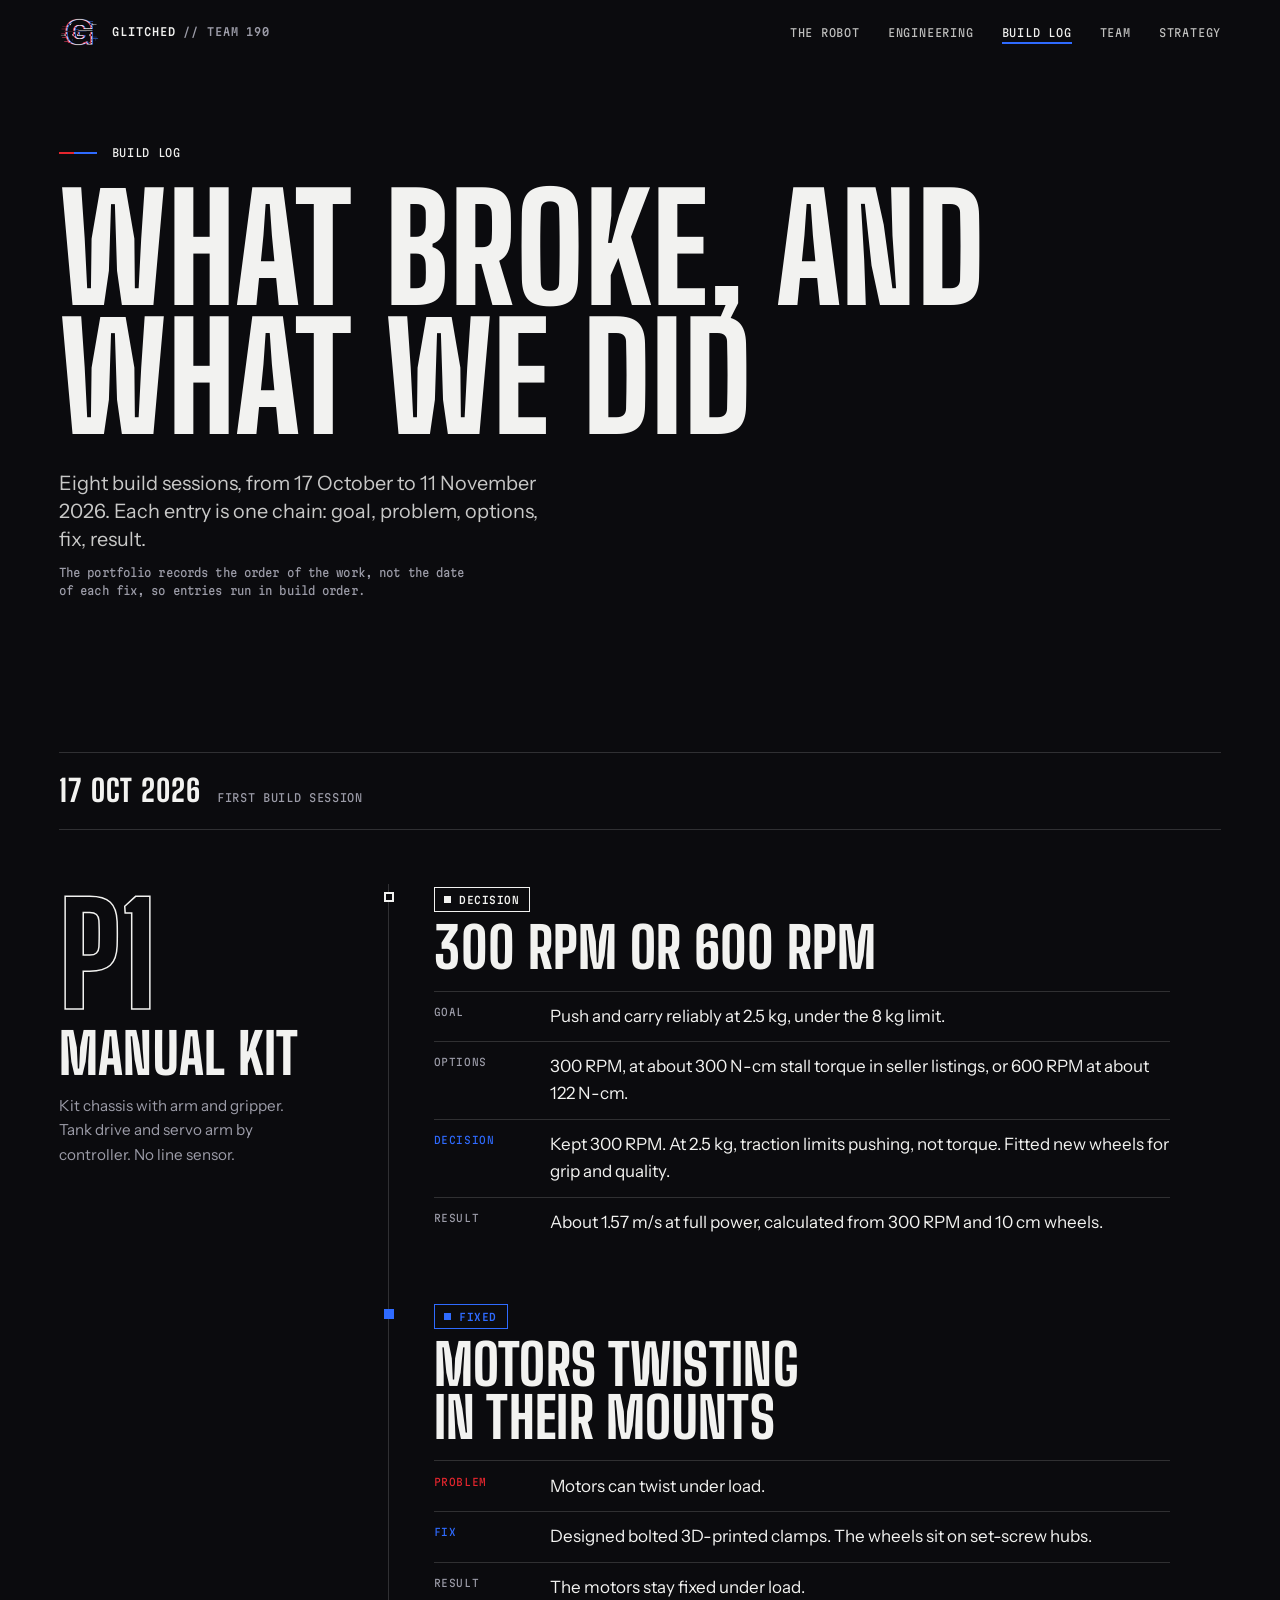
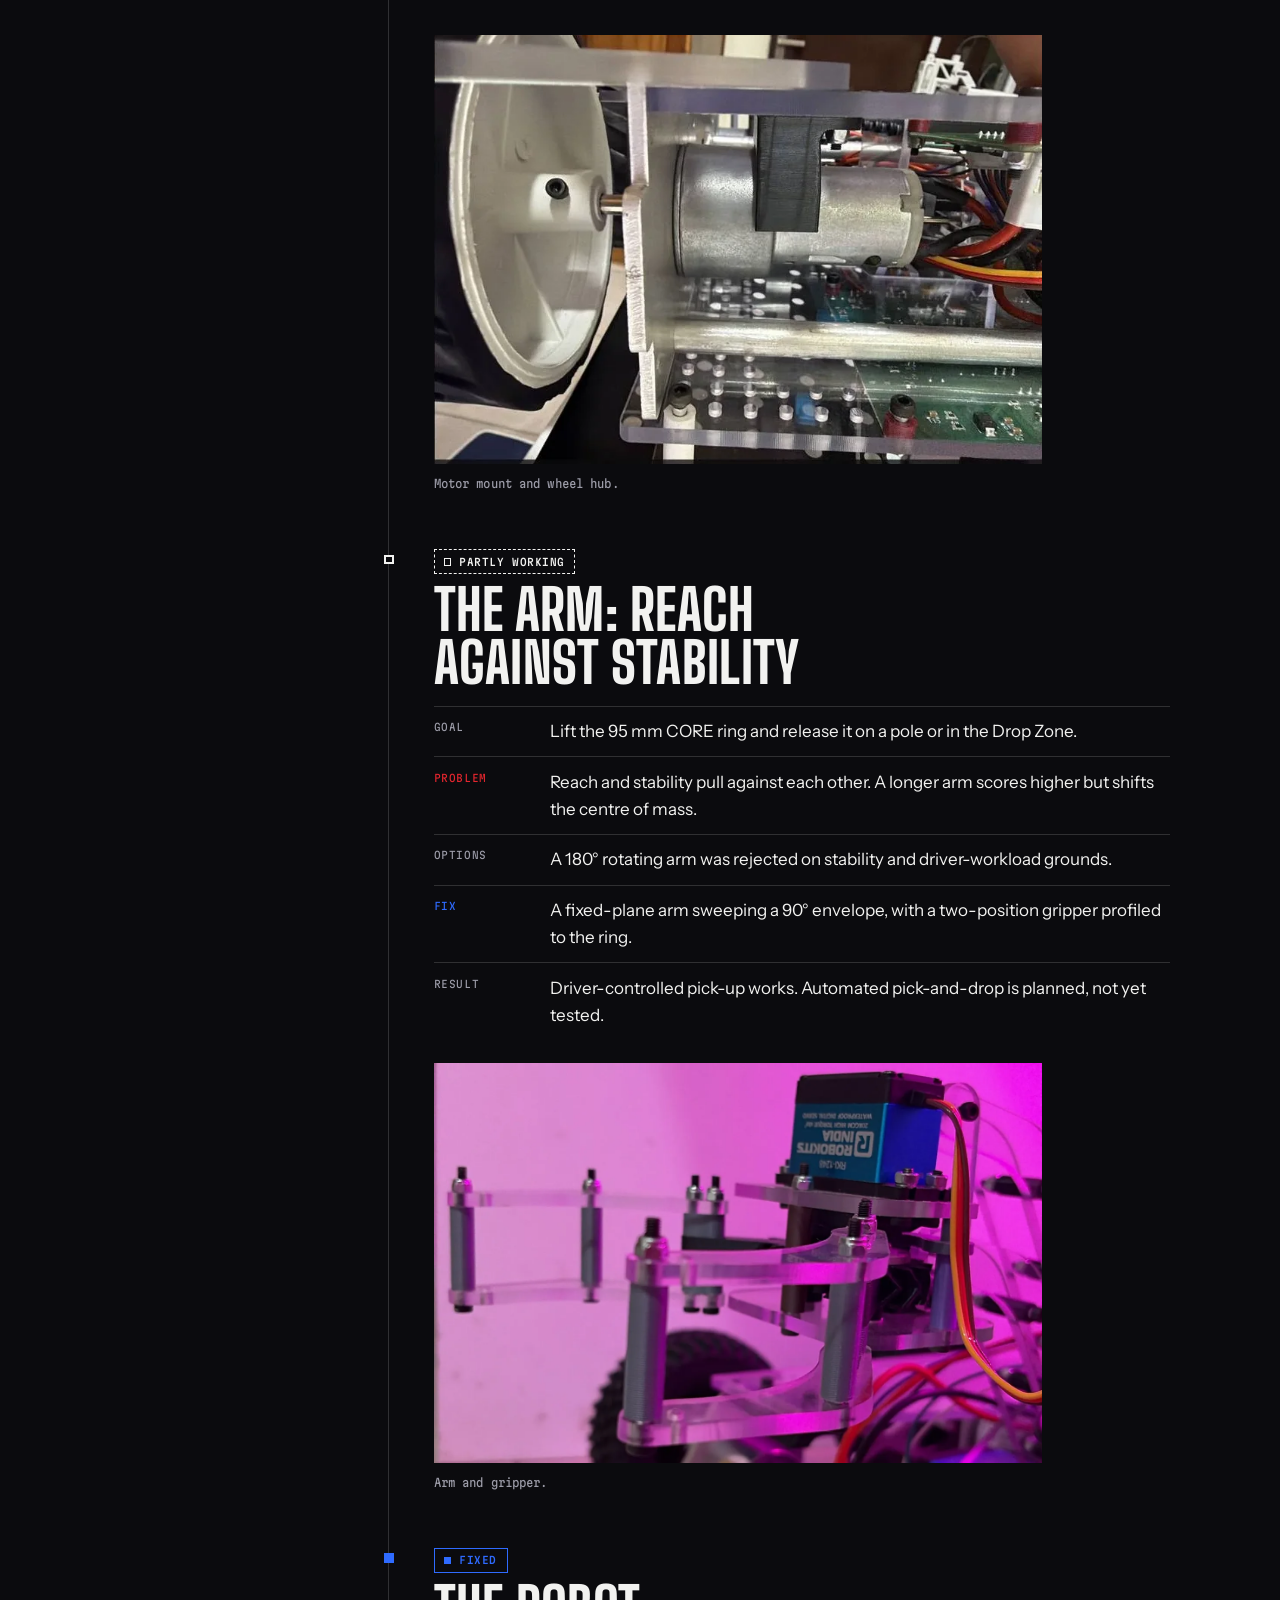
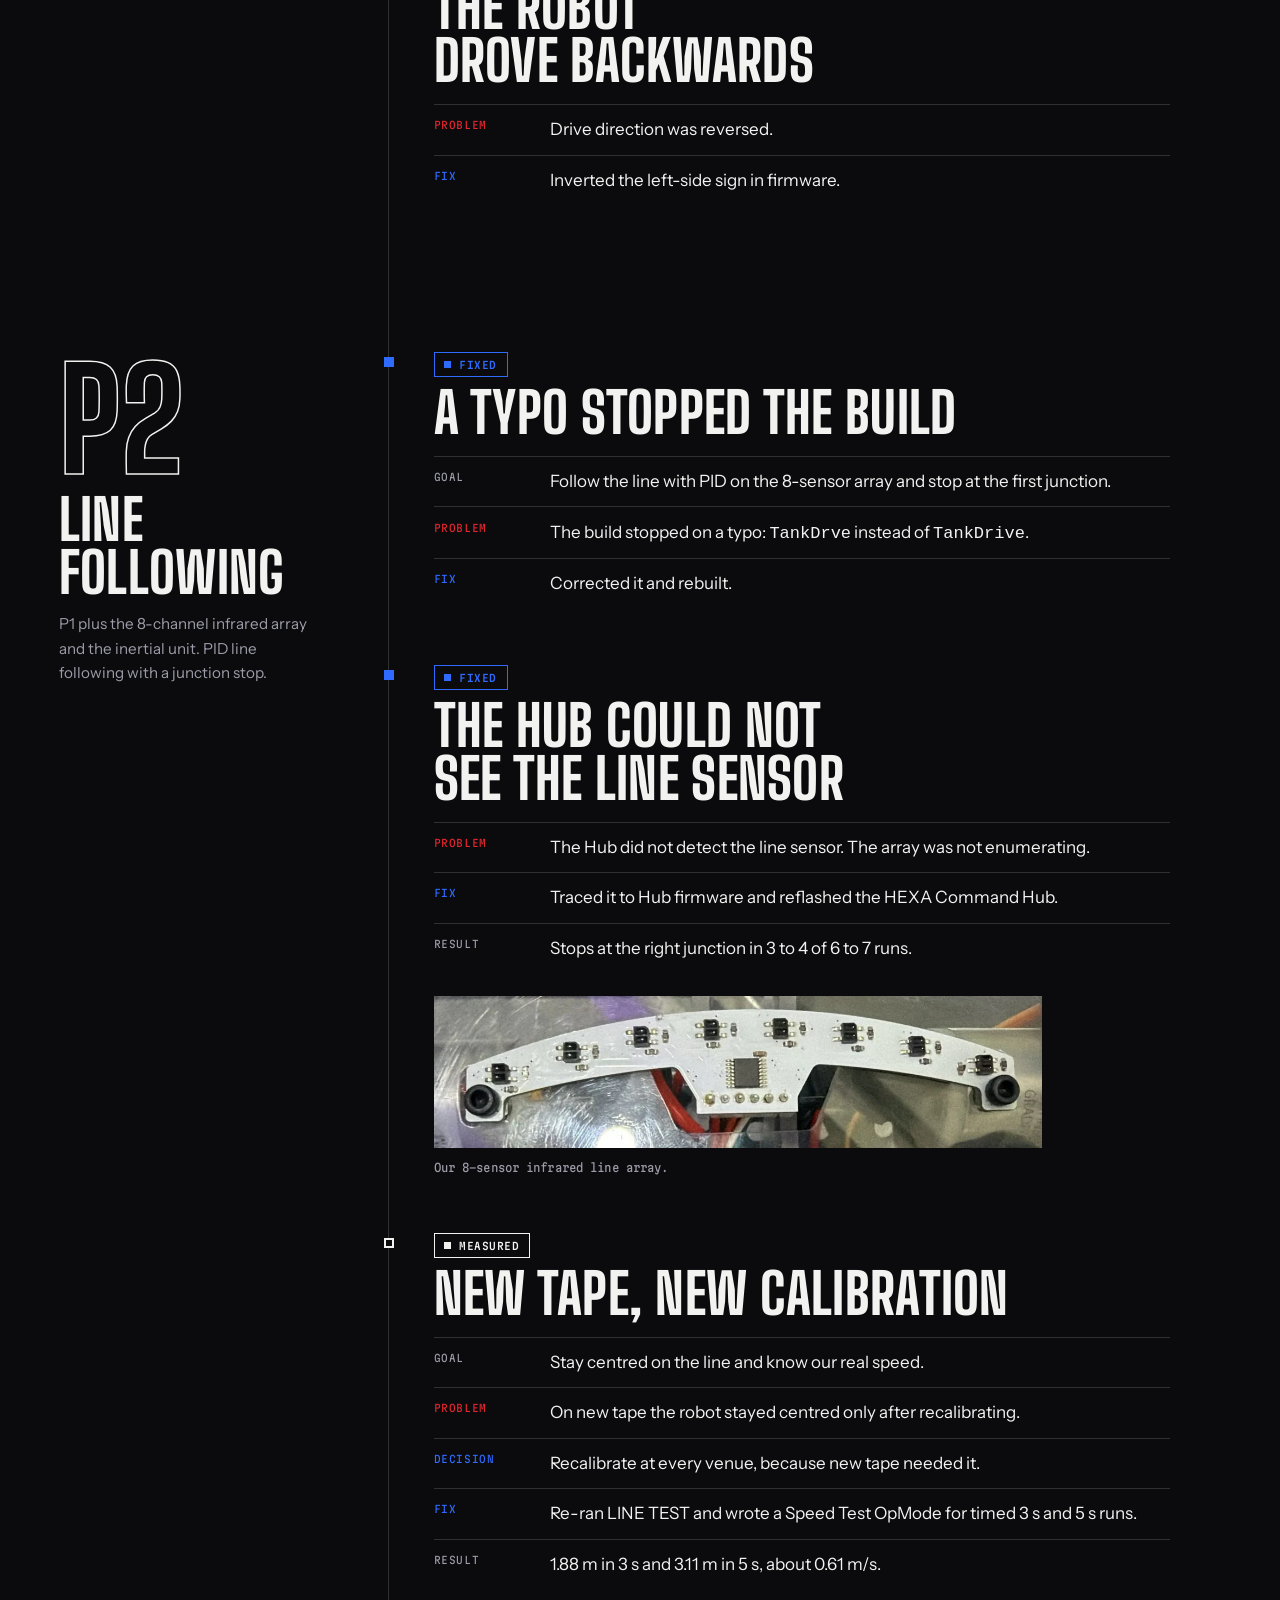
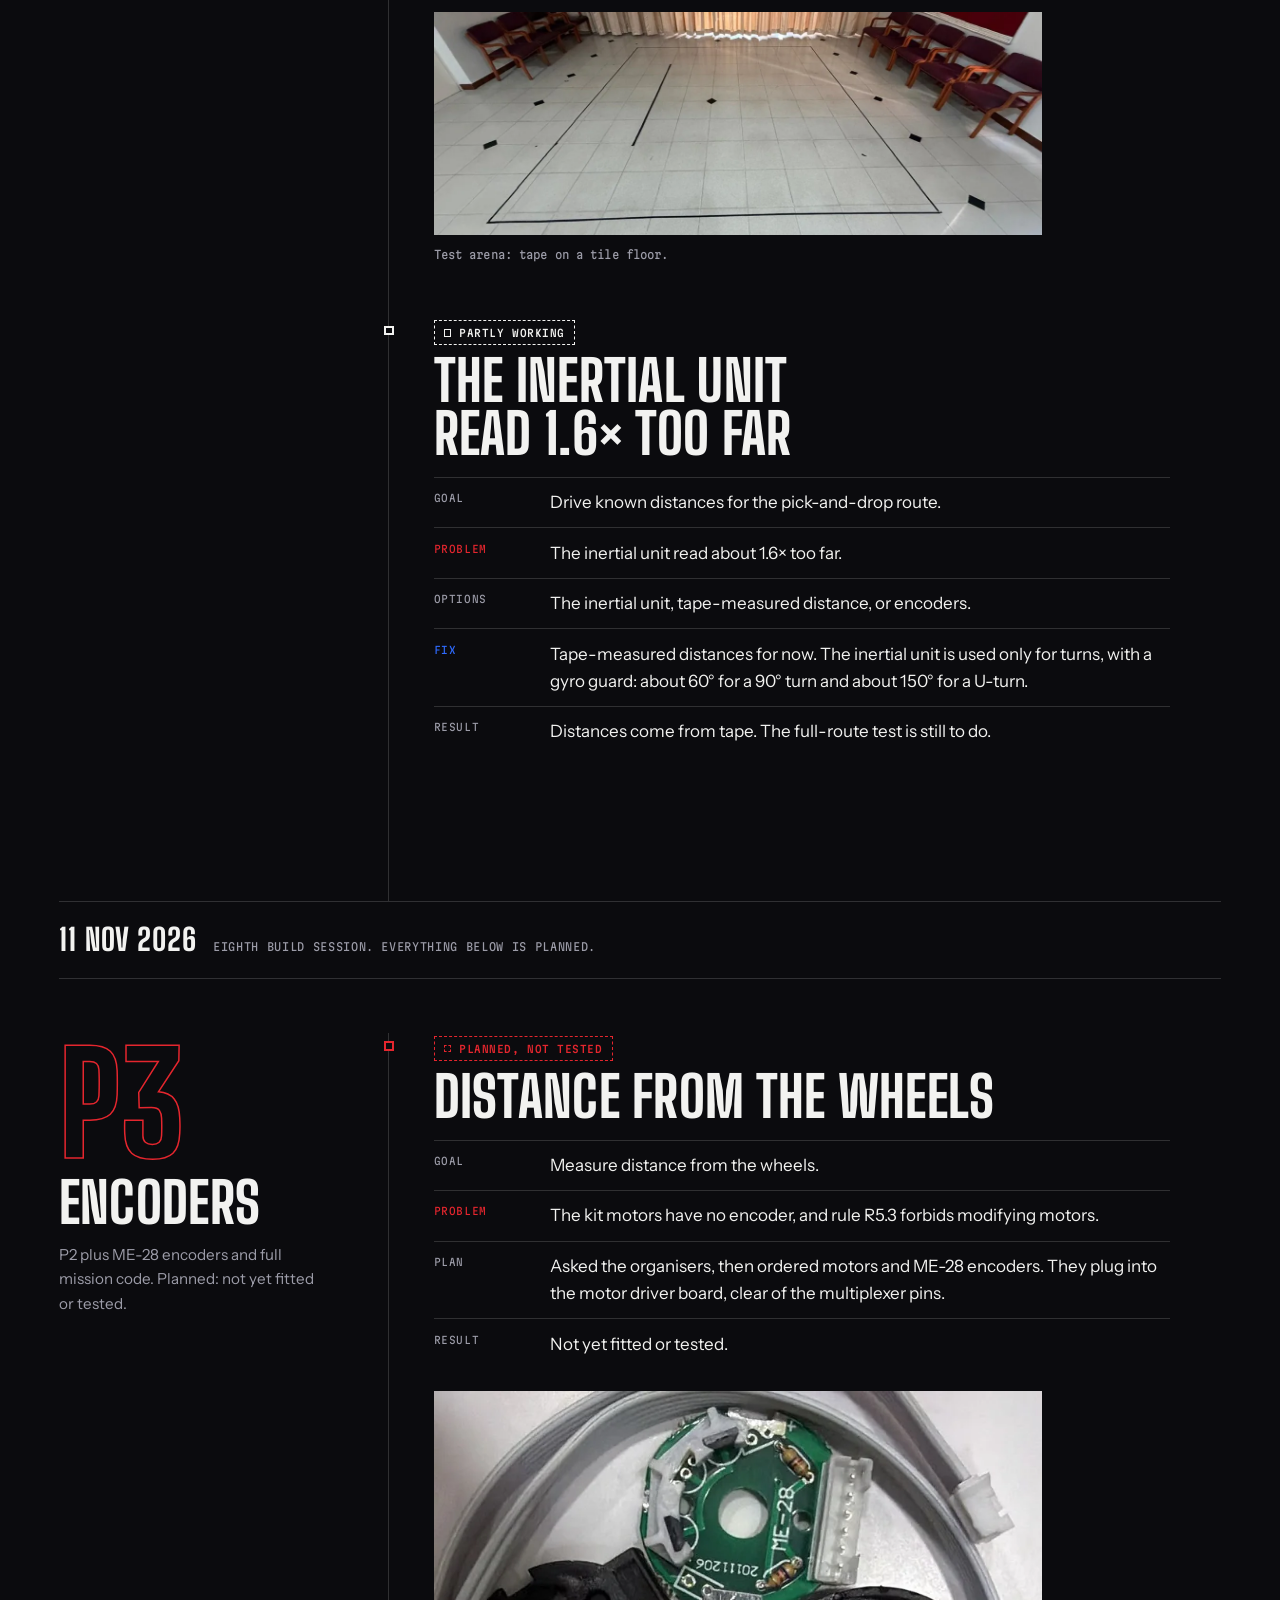
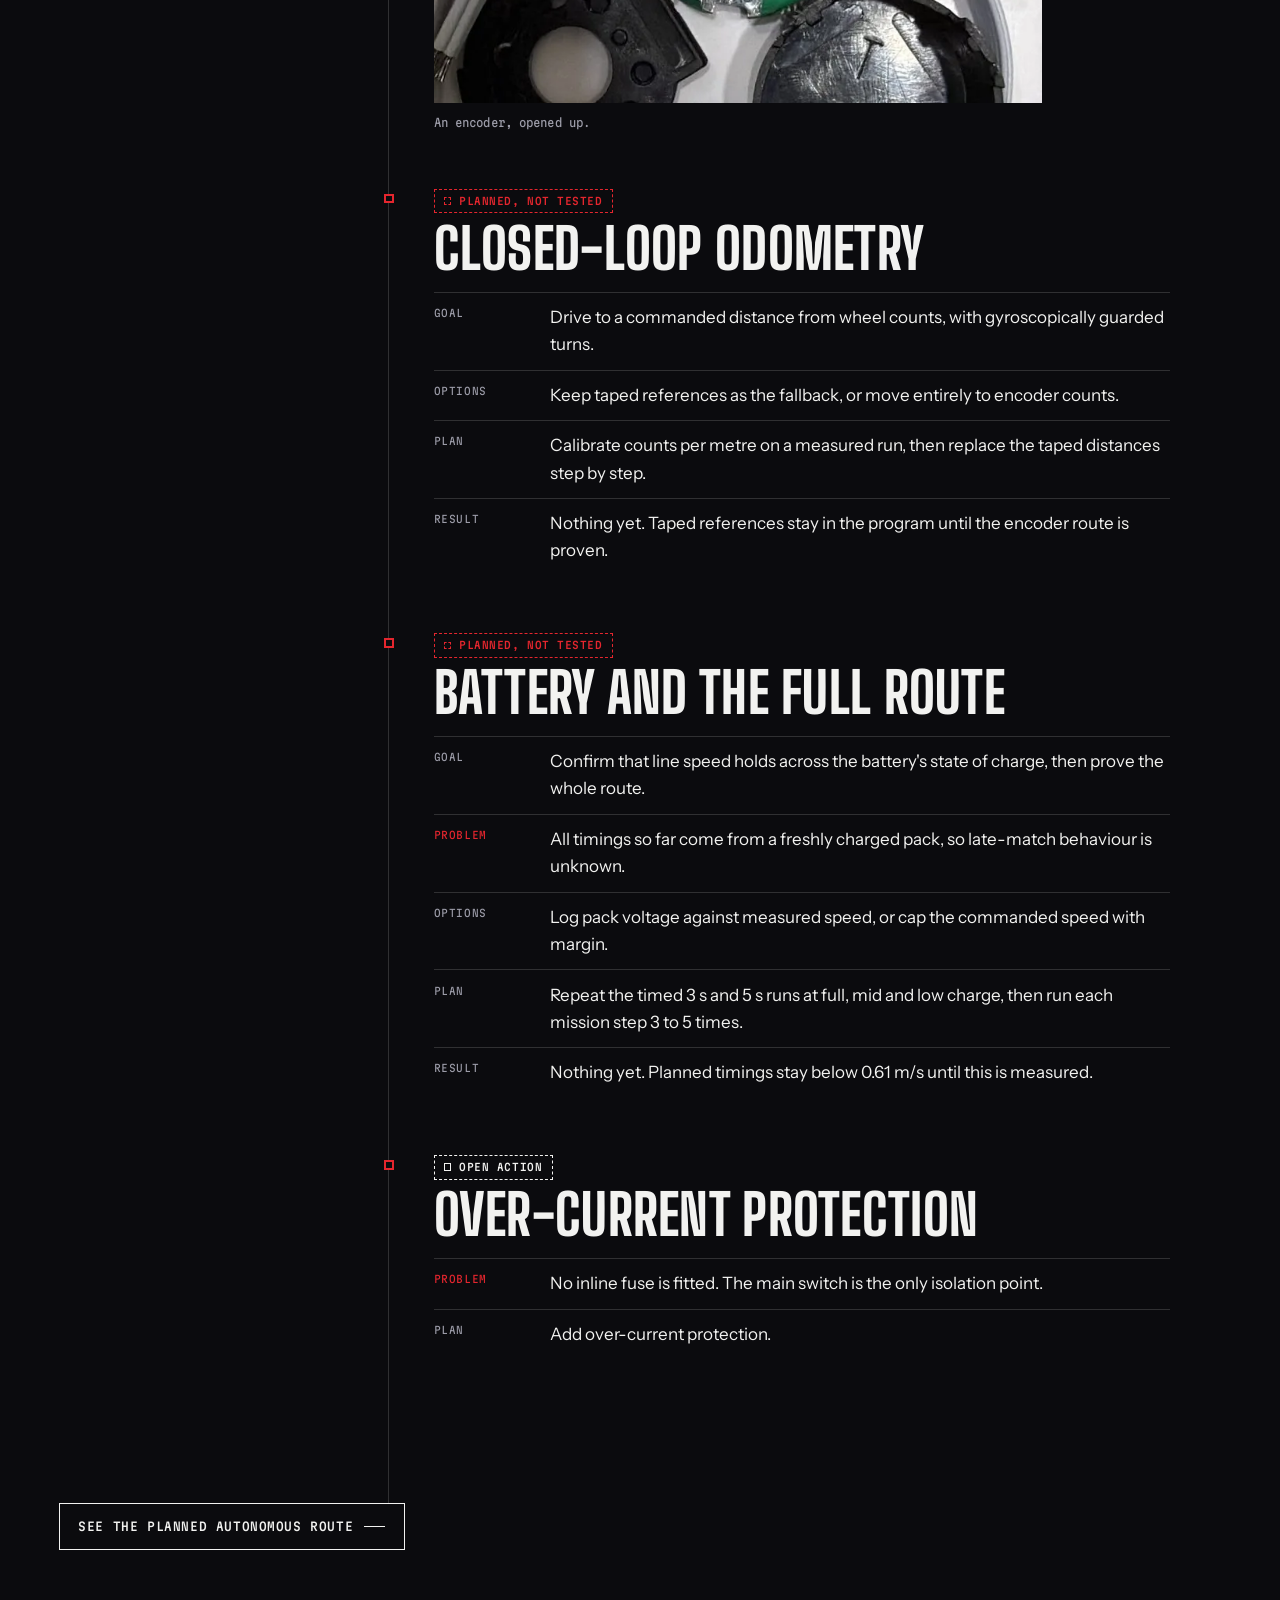
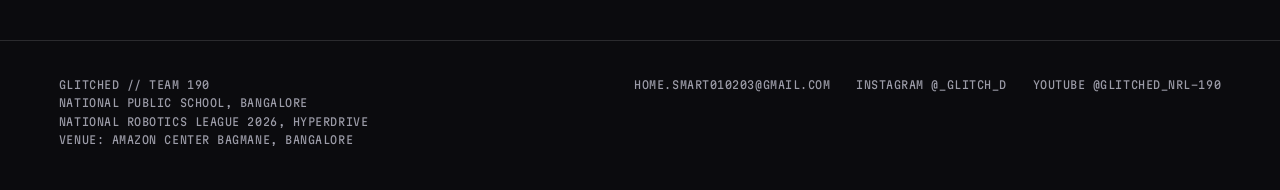
==== commit 978c7d30: "Use ME-28 encoder name, add venue and public contact email Co-Authored-By: Claude Sonnet 5.5 <norepl" ====
--- a/build-log.html
+++ b/build-log.html
@@ -64,9 +64,9 @@
   <div class="j-mark"><b>11 Nov 2026</b><span class="mono mute">Eighth build session. Everything below is planned.</span></div>
 
   <div class="journal">
-    <header class="j-stage" data-planned><p class="num" aria-hidden="true">P3</p><h2 class="d3">Encoders</h2><p>P2 plus OE-28 encoders and full mission code. Planned: not yet fitted or tested.</p></header>
+    <header class="j-stage" data-planned><p class="num" aria-hidden="true">P3</p><h2 class="d3">Encoders</h2><p>P2 plus ME-28 encoders and full mission code. Planned: not yet fitted or tested.</p></header>
     <div class="j-entries">
-      <article class="j-entry is-plan"><span class="st st-planned">Planned, not tested</span><h3 class="d3">Distance from the wheels</h3><dl><div class="j-row "><dt>Goal</dt><dd>Measure distance from the wheels.</dd></div><div class="j-row is-problem"><dt>Problem</dt><dd>The kit motors have no encoder, and rule R5.3 forbids modifying motors.</dd></div><div class="j-row "><dt>Plan</dt><dd>Asked the organisers, then ordered motors and OE-28 encoders. They plug into the motor driver board, clear of the multiplexer pins.</dd></div><div class="j-row "><dt>Result</dt><dd>Not yet fitted or tested.</dd></div></dl><figure class="fig"><div class="frame"><img src="images/encoder.webp" alt="A round green encoder circuit board beside its opened black housing" width="780" height="400" loading="lazy" decoding="async"></div><figcaption class="cap">An encoder, opened up.</figcaption></figure></article>
+      <article class="j-entry is-plan"><span class="st st-planned">Planned, not tested</span><h3 class="d3">Distance from the wheels</h3><dl><div class="j-row "><dt>Goal</dt><dd>Measure distance from the wheels.</dd></div><div class="j-row is-problem"><dt>Problem</dt><dd>The kit motors have no encoder, and rule R5.3 forbids modifying motors.</dd></div><div class="j-row "><dt>Plan</dt><dd>Asked the organisers, then ordered motors and ME-28 encoders. They plug into the motor driver board, clear of the multiplexer pins.</dd></div><div class="j-row "><dt>Result</dt><dd>Not yet fitted or tested.</dd></div></dl><figure class="fig"><div class="frame"><img src="images/encoder.webp" alt="A round green encoder circuit board beside its opened black housing" width="780" height="400" loading="lazy" decoding="async"></div><figcaption class="cap">An encoder, opened up.</figcaption></figure></article>
       <article class="j-entry is-plan"><span class="st st-planned">Planned, not tested</span><h3 class="d3">Closed-loop odometry</h3><dl><div class="j-row "><dt>Goal</dt><dd>Drive to a commanded distance from wheel counts, with gyroscopically guarded turns.</dd></div><div class="j-row "><dt>Options</dt><dd>Keep taped references as the fallback, or move entirely to encoder counts.</dd></div><div class="j-row "><dt>Plan</dt><dd>Calibrate counts per metre on a measured run, then replace the taped distances step by step.</dd></div><div class="j-row "><dt>Result</dt><dd>Nothing yet. Taped references stay in the program until the encoder route is proven.</dd></div></dl></article>
       <article class="j-entry is-plan"><span class="st st-planned">Planned, not tested</span><h3 class="d3">Battery and the full route</h3><dl><div class="j-row "><dt>Goal</dt><dd>Confirm that line speed holds across the battery's state of charge, then prove the whole route.</dd></div><div class="j-row is-problem"><dt>Problem</dt><dd>All timings so far come from a freshly charged pack, so late-match behaviour is unknown.</dd></div><div class="j-row "><dt>Options</dt><dd>Log pack voltage against measured speed, or cap the commanded speed with margin.</dd></div><div class="j-row "><dt>Plan</dt><dd>Repeat the timed 3 s and 5 s runs at full, mid and low charge, then run each mission step 3 to 5 times.</dd></div><div class="j-row "><dt>Result</dt><dd>Nothing yet. Planned timings stay below 0.61 m/s until this is measured.</dd></div></dl></article>
       <article class="j-entry is-plan"><span class="st st-dev">Open action</span><h3 class="d3">Over-current protection</h3><dl><div class="j-row is-problem"><dt>Problem</dt><dd>No inline fuse is fitted. The main switch is the only isolation point.</dd></div><div class="j-row "><dt>Plan</dt><dd>Add over-current protection.</dd></div></dl></article>
@@ -77,8 +77,8 @@
 </main>
 <!-- Footer: keep this block identical on every page -->
 <footer class="foot"><div class="foot-row">
-  <p>Glitched // Team 190<br>National Public School, Bangalore<br>National Robotics League 2026, Hyperdrive</p>
-  <nav aria-label="Elsewhere"><a href="https://www.instagram.com/_glitch_d/" rel="noopener">Instagram @_glitch_d</a><a href="https://www.youtube.com/@Glitched_NRL-190" rel="noopener">YouTube @Glitched_NRL-190</a></nav>
+  <p>Glitched // Team 190<br>National Public School, Bangalore<br>National Robotics League 2026, Hyperdrive<br>Venue: Amazon Center Bagmane, Bangalore</p>
+  <nav aria-label="Elsewhere"><a href="mailto:home.smart010203@gmail.com">home.smart010203@gmail.com</a><a href="https://www.instagram.com/_glitch_d/" rel="noopener">Instagram @_glitch_d</a><a href="https://www.youtube.com/@Glitched_NRL-190" rel="noopener">YouTube @Glitched_NRL-190</a></nav>
 </div></footer>
 <script src="js/site.js"></script>
 </body>
--- a/css/site.css
+++ b/css/site.css
@@ -406,6 +406,8 @@
 .credits{display:grid;grid-template-columns:repeat(auto-fit,minmax(min(100%,11rem),1fr));gap:1.4rem 2rem;max-width:68rem;margin-inline:auto;text-align:center}
 .credits dt{font:400 .6rem var(--mono);letter-spacing:.08em;text-transform:uppercase;color:var(--mute)}
 .credits dd{font:700 1.05rem/1.2 var(--display);letter-spacing:.06em;text-transform:uppercase;margin-top:.25rem}
+.end-meta{margin-top:1.8rem;text-align:center;font:400 .95rem/1.7 var(--sans);color:inherit}
+.end-meta .link{margin-top:.6rem}
 .end-links{display:flex;justify-content:center;gap:.8rem;flex-wrap:wrap}
 
 /* ---------- 8. inner pages ---------- */
